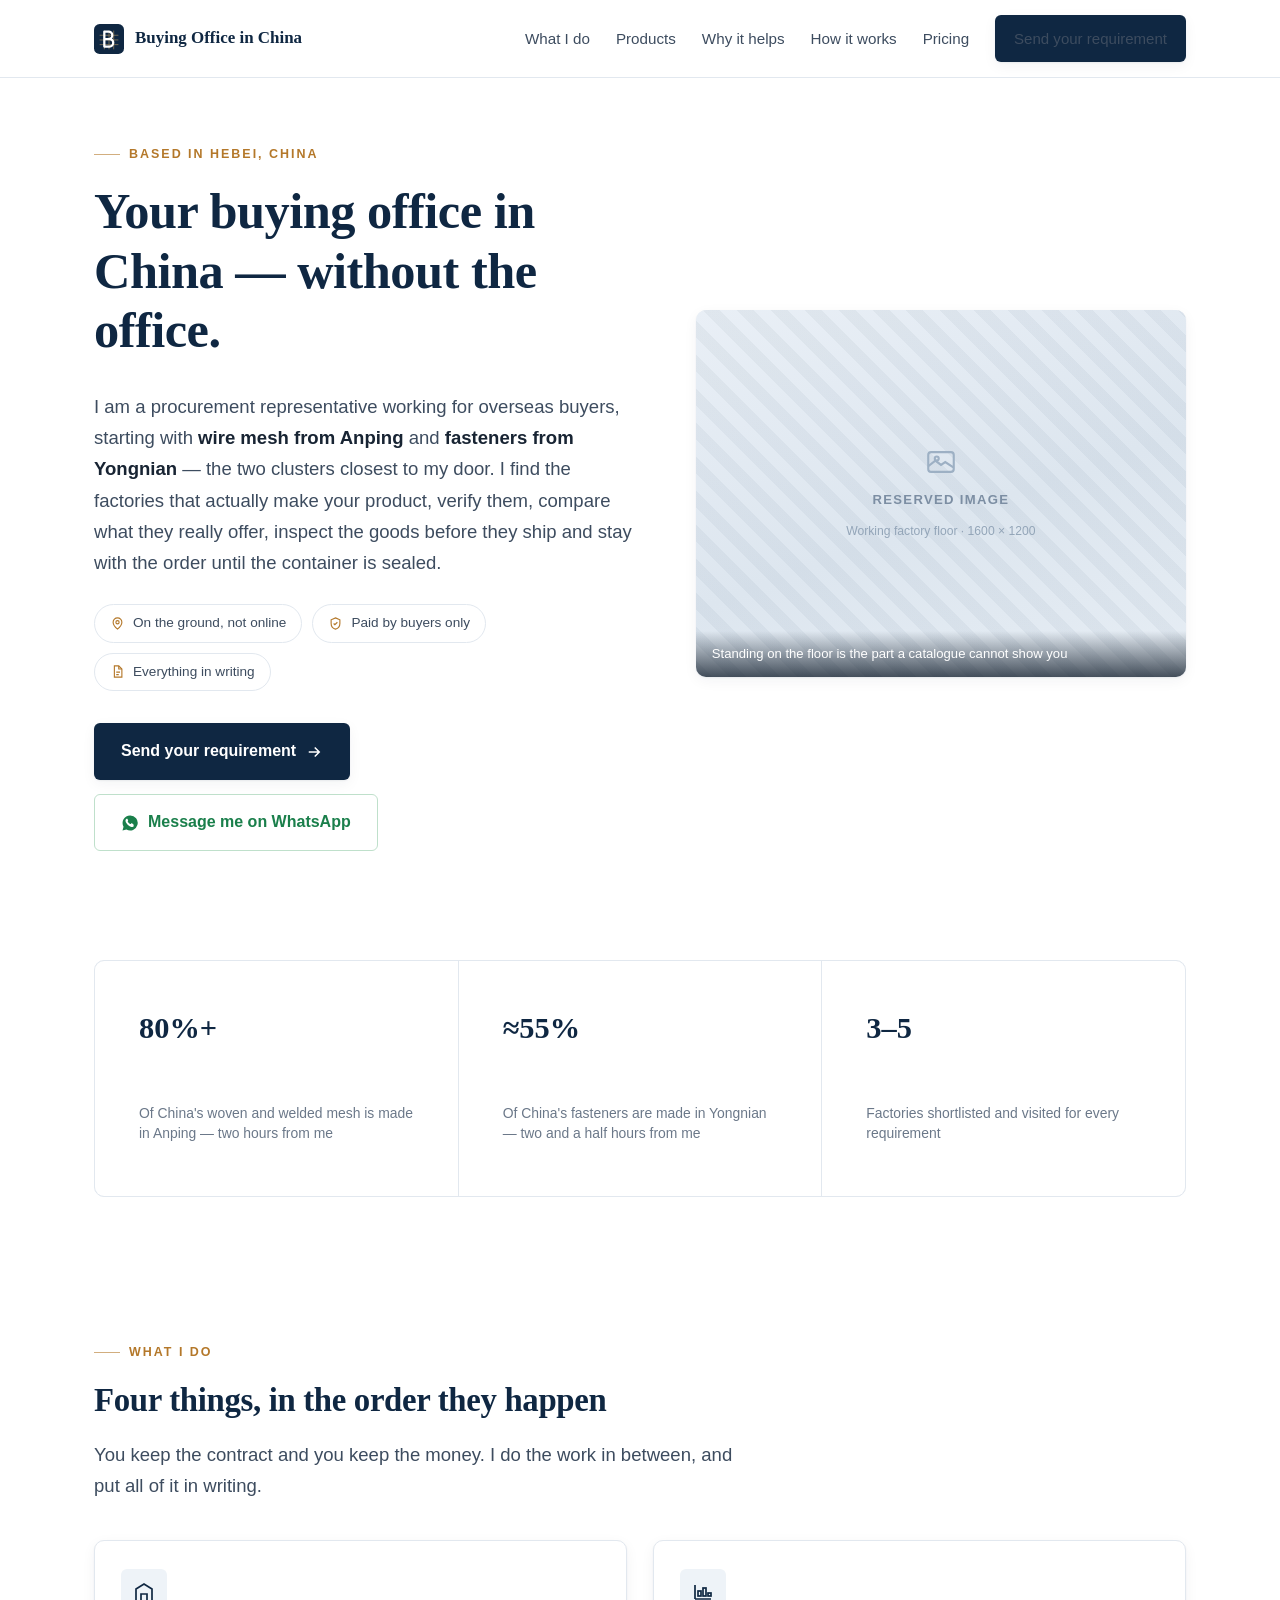
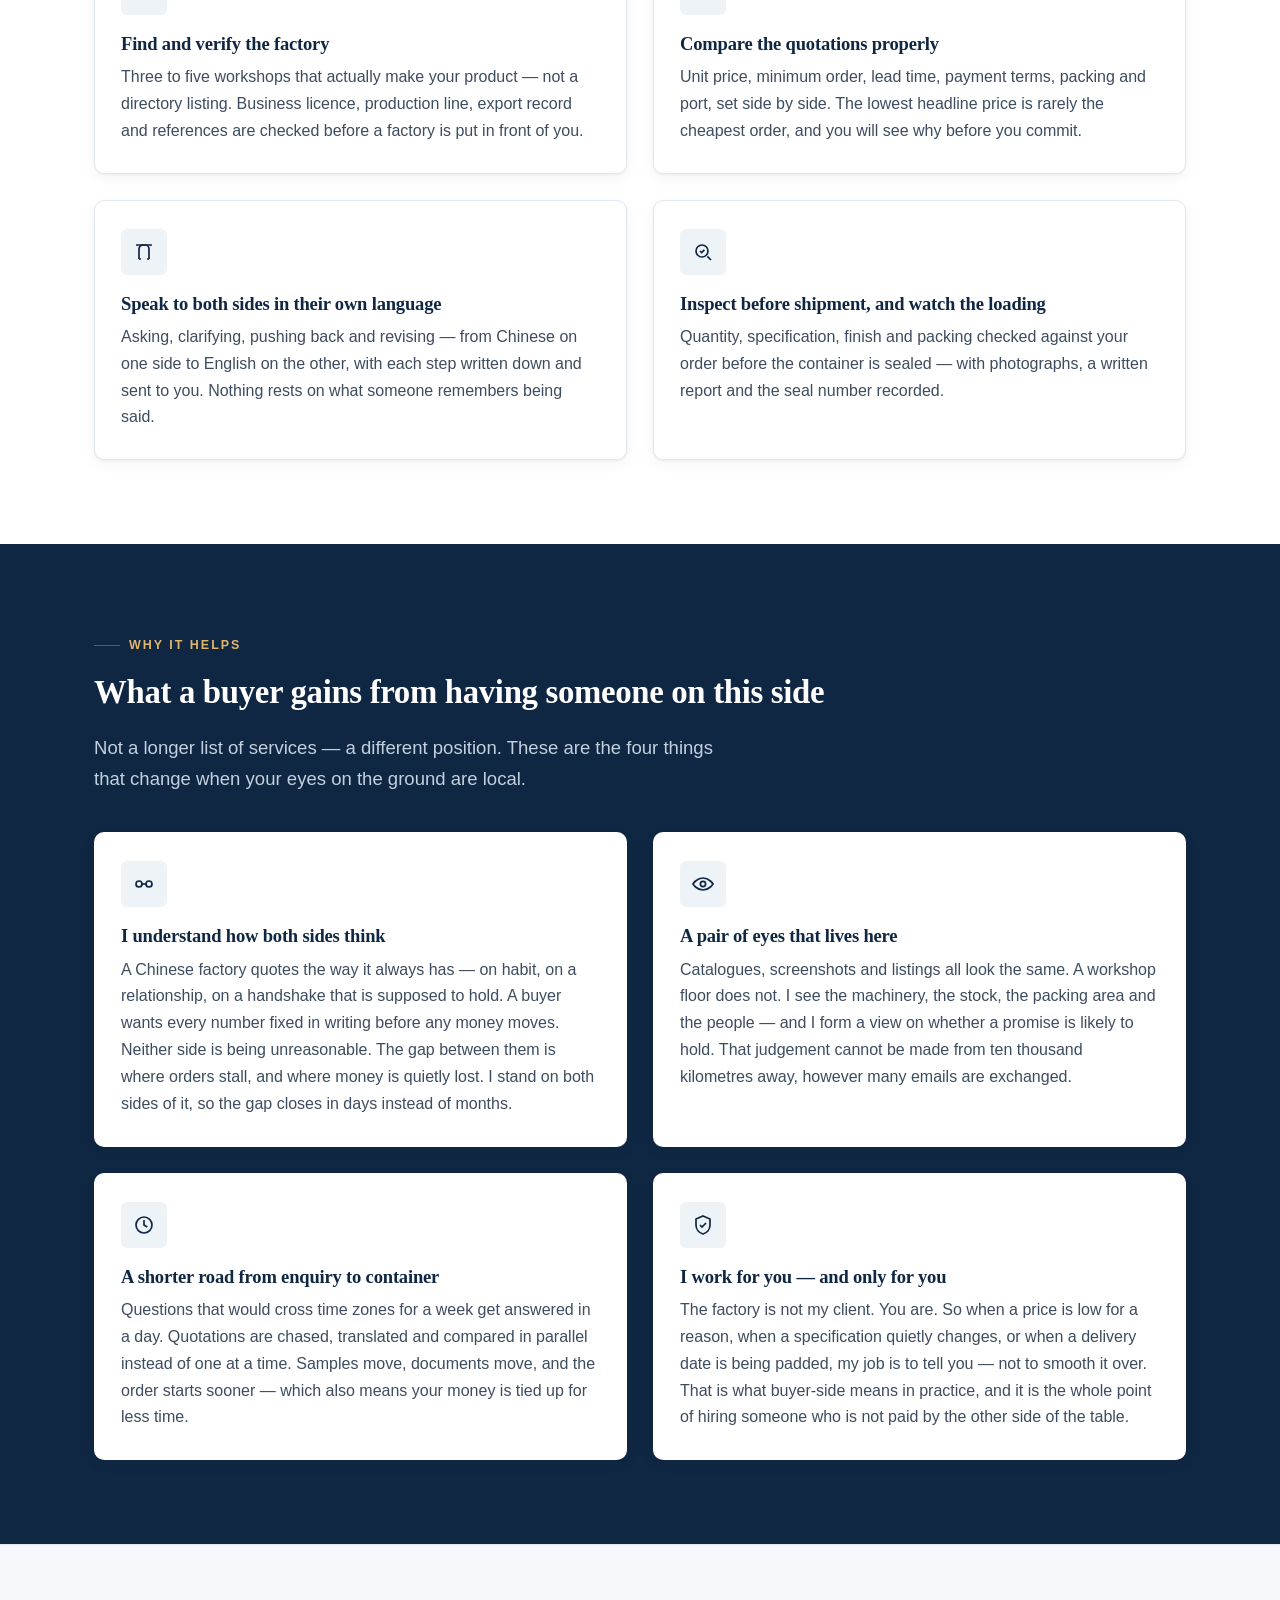
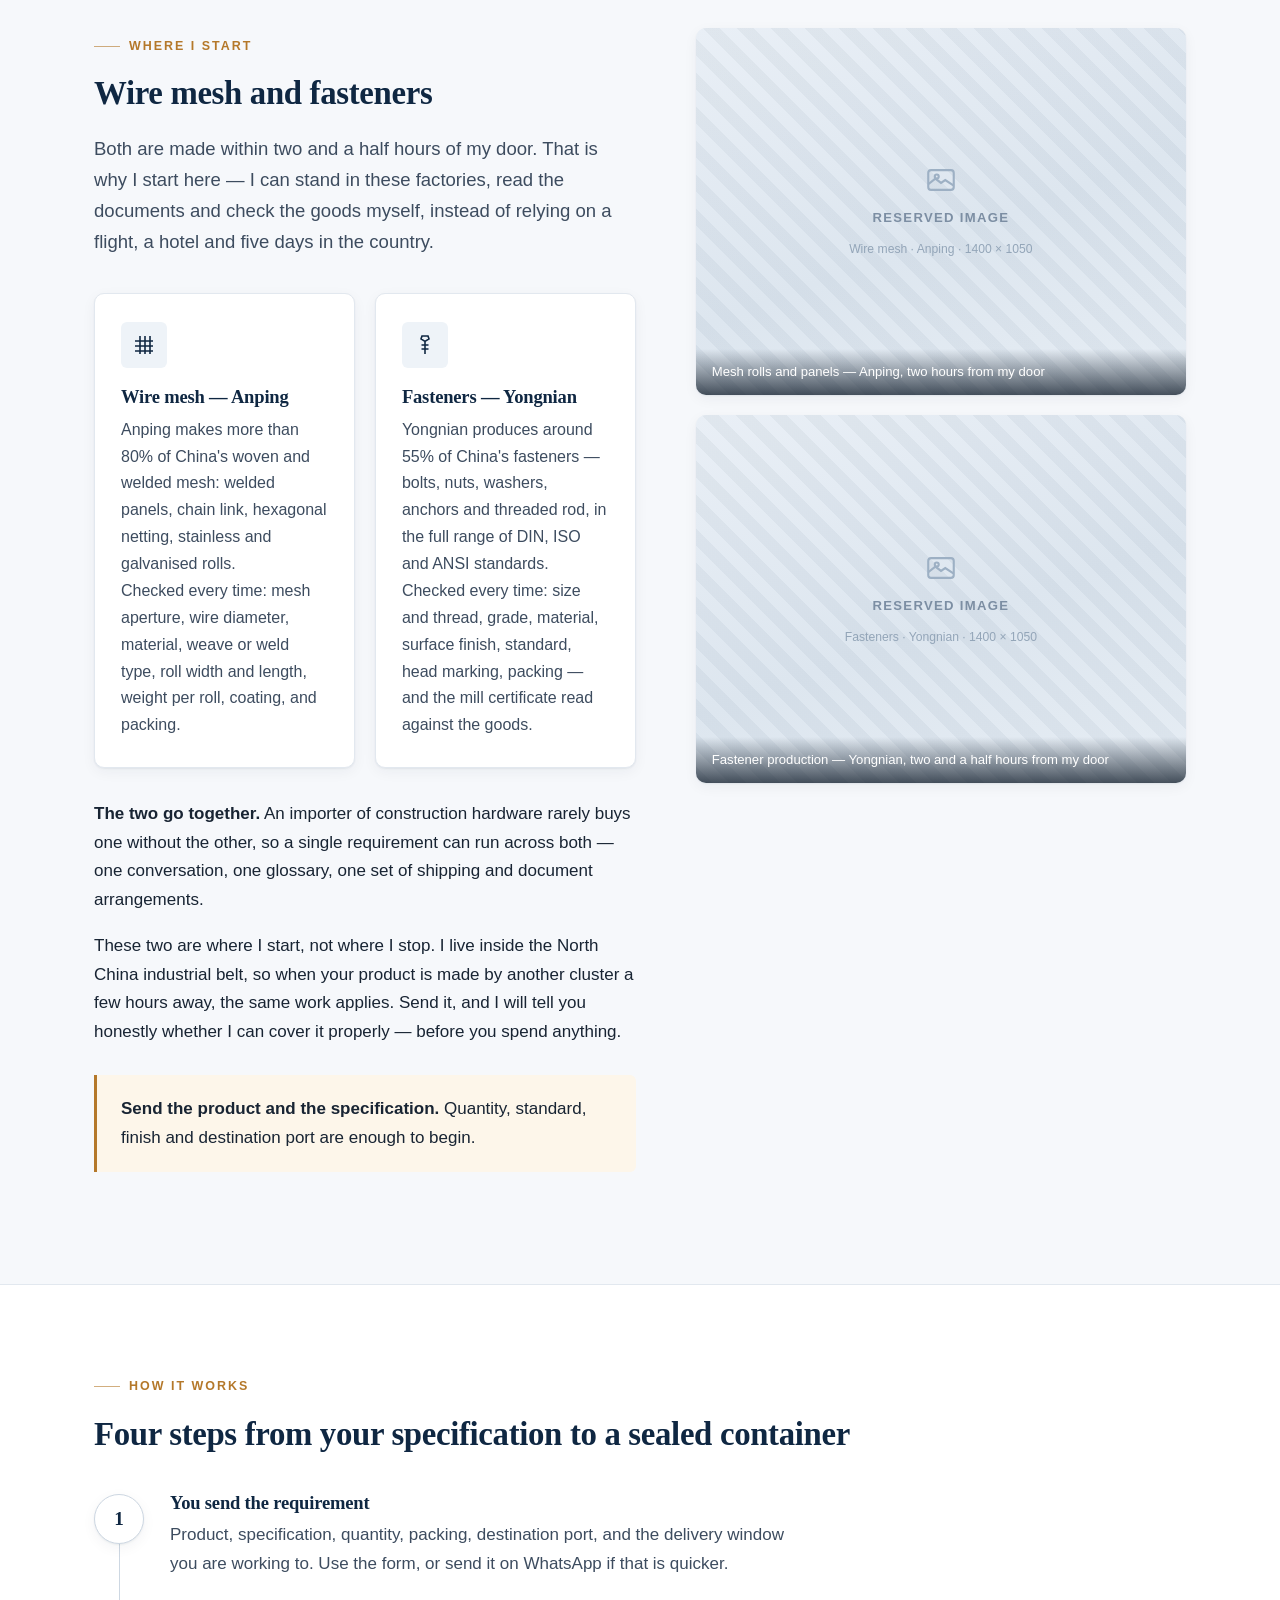
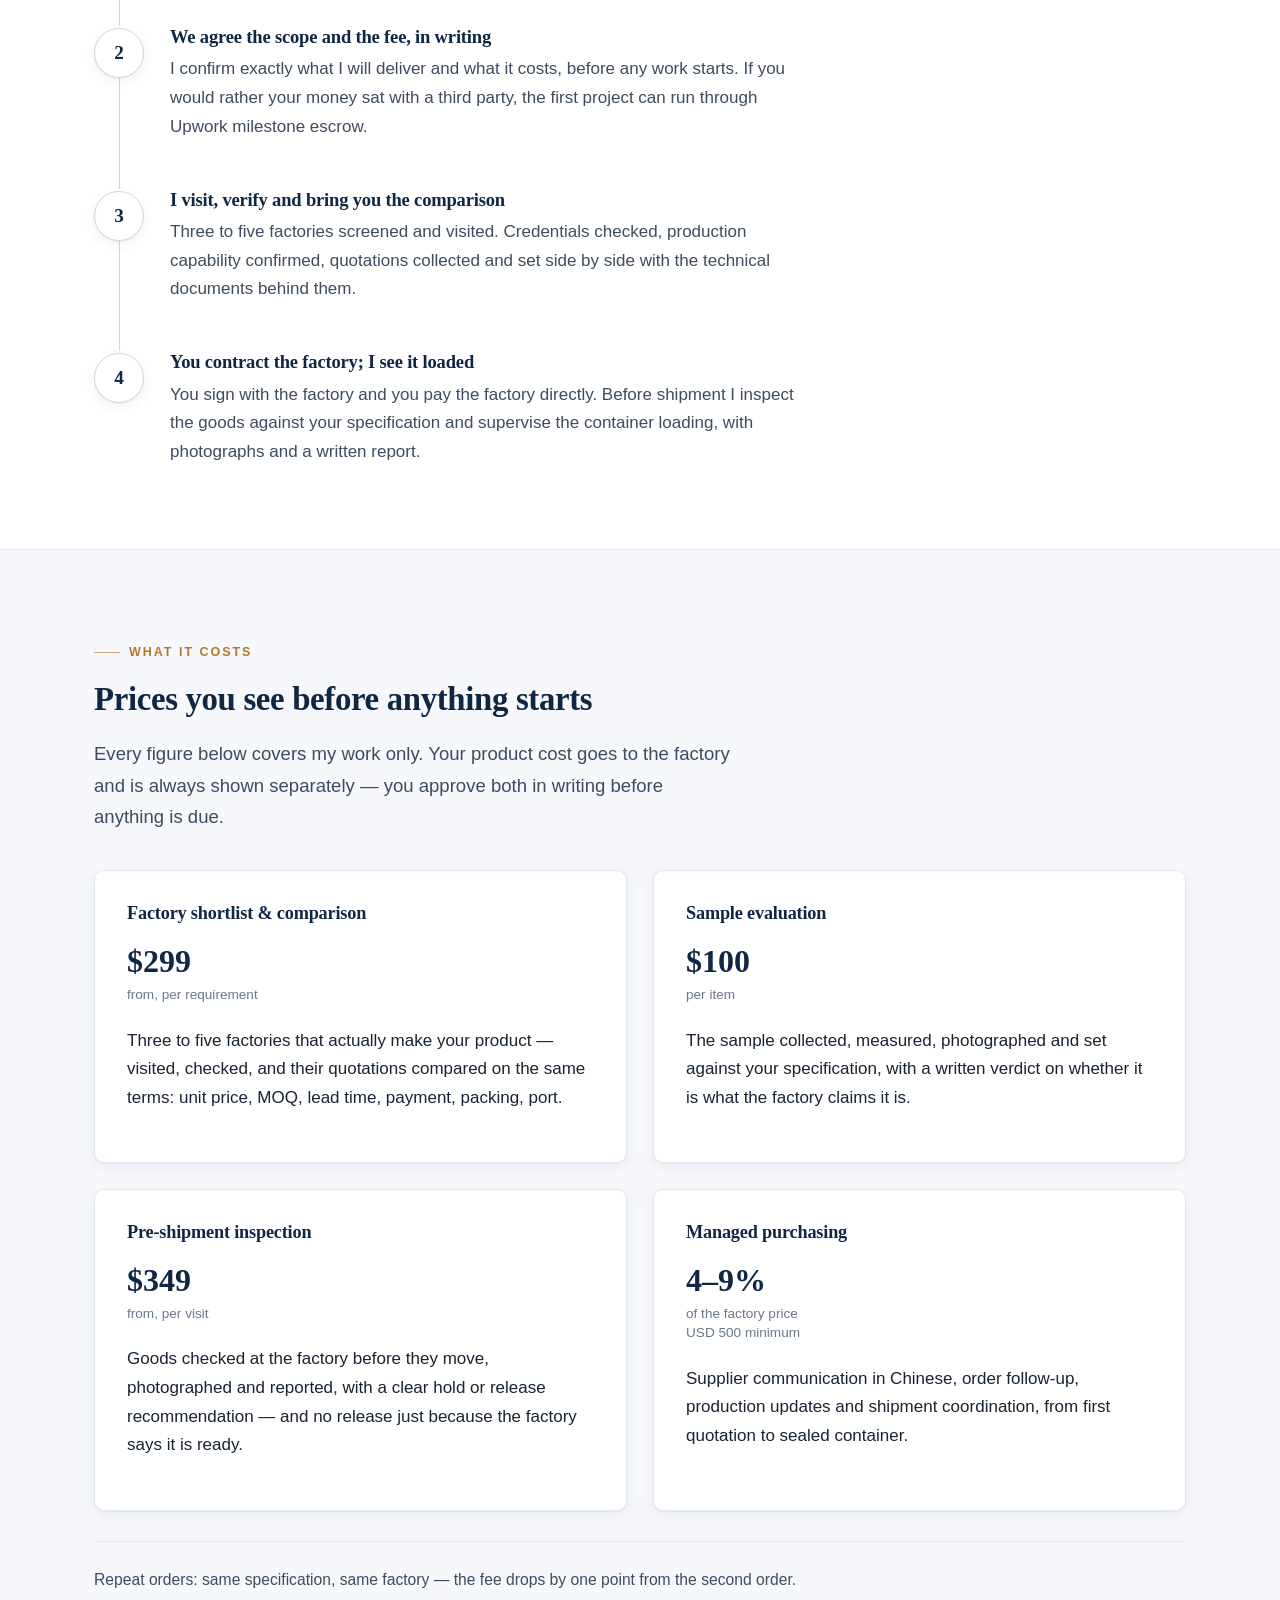
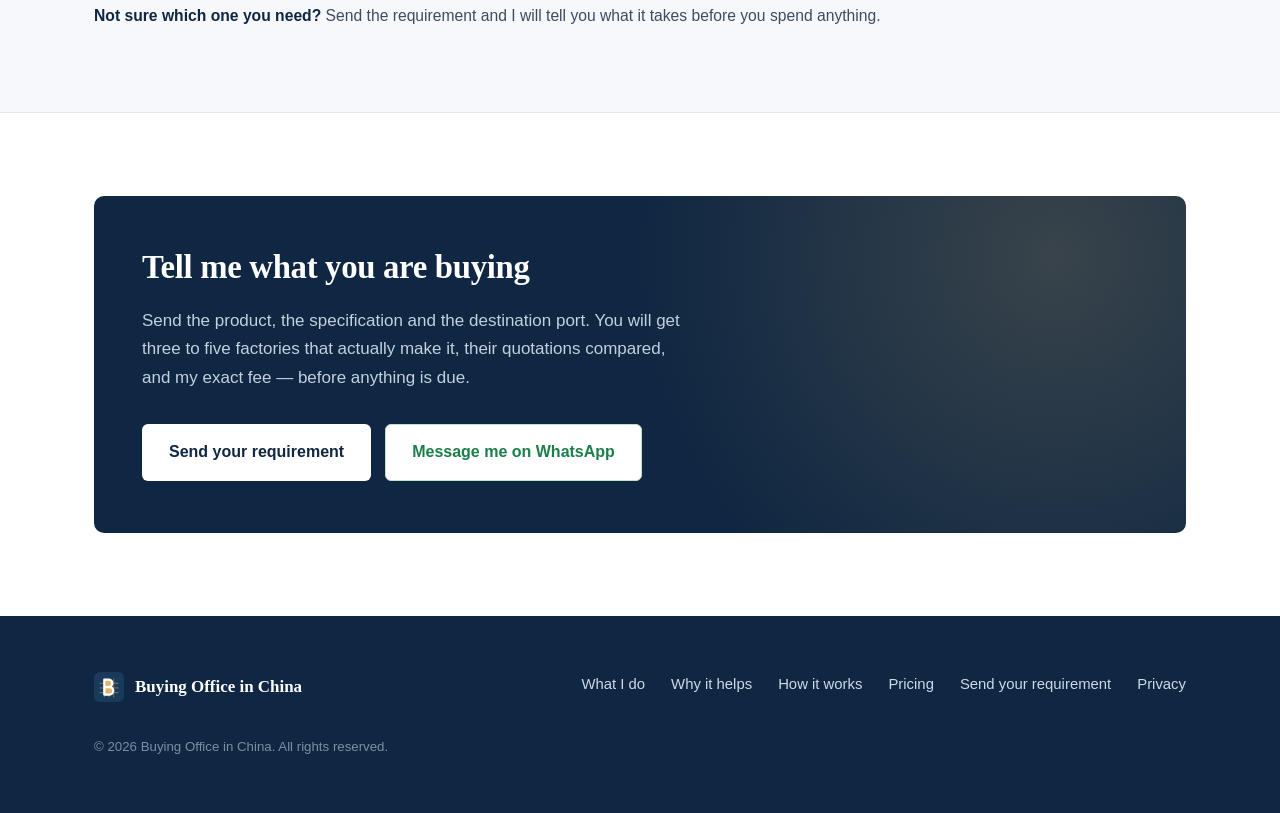
==== index.html @ cf98d0d0 "Initial commit: Buying Office in China site (buyingofficeinchina.com)" ====
<!DOCTYPE html>
<html lang="en">
<head>
<meta charset="utf-8">
<meta name="viewport" content="width=device-width, initial-scale=1">
<title>Buying Office in China | Wire Mesh &amp; Fastener Sourcing Agent</title>
<meta name="description" content="Buyer-side procurement based in Hebei, China. Wire mesh from Anping and fasteners from Yongnian: factories verified, quotations compared, goods inspected before shipment and container loading supervised.">
<link rel="canonical" href="https://buyingofficeinchina.com/">
<meta property="og:type" content="website">
<meta property="og:title" content="Wire mesh &amp; fasteners from China — your buying office in Hebei">
<meta property="og:description" content="Buyer-side procurement on the ground in Hebei, China: wire mesh and fastener factories verified, quotations compared, pre-shipment inspection and container loading supervision.">
<meta property="og:url" content="https://buyingofficeinchina.com/">
<link rel="icon" href="data:image/svg+xml,%3Csvg xmlns='http://www.w3.org/2000/svg' viewBox='0 0 32 32'%3E%3Crect width='32' height='32' rx='6' fill='%230f2742'/%3E%3Cpath d='M11 8v16M11 8h4.5a4 4 0 010 8H11h5.5a4 4 0 010 8h-5.5' fill='none' stroke='%23fff' stroke-width='2.4' stroke-linecap='round' stroke-linejoin='round'/%3E%3C/svg%3E">
<link rel="stylesheet" href="assets/style.css">
<script>document.documentElement.classList.add('js');</script>
<script type="application/ld+json">
{"@context":"https://schema.org","@type":"ProfessionalService",
"name":"Buying Office in China",
"description":"Independent buyer-side procurement representation based in Hebei, China, for overseas buyers sourcing from the North China industrial clusters.",
"knowsAbout":["Wire mesh sourcing","Fasteners and hardware sourcing","Supplier verification","Pre-shipment inspection"],
"areaServed":"Worldwide","address":{"@type":"PostalAddress","addressRegion":"Hebei","addressCountry":"CN"}}
</script>
</head>
<body>

<header class="hdr">
  <div class="bar">
    <a class="brand" href="index.html">
      <svg class="mark" viewBox="0 0 32 32" aria-hidden="true">
        <rect width="32" height="32" rx="6" fill="#0f2742"/>
        <g stroke="#e0b56c" stroke-width="1" opacity=".5"><path d="M6 12h20M6 17h20M6 22h20M11 7v20M16 7v20M21 7v20"/></g>
        <path d="M11 8v16M11 8h4.5a4 4 0 010 8H11h5.5a4 4 0 010 8h-5.5" fill="none" stroke="#fff" stroke-width="2.4" stroke-linecap="round" stroke-linejoin="round"/>
      </svg>
      <span data-site="brand">Buying Office in China</span>
    </a>
    <button class="burger" aria-label="Menu" aria-expanded="false"><i></i><i></i><i></i></button>
    <nav class="nav">
      <a href="#work">What I do</a>
      <a href="#products">Products</a>
      <a href="#why">Why it helps</a>
      <a href="#process">How it works</a>
      <a href="#fees">Pricing</a>
      <a class="btn btn-primary" href="inquiry.html">Send your requirement</a>
    </nav>
  </div>
</header>

<main>

  <!-- ================= HERO ================= -->
  <section class="tight" style="padding-top:3.6rem">
    <div class="wrap split">
      <div>
        <p class="eyebrow">Based in Hebei, China</p>
        <h1>Your buying office in China — without the office.</h1>
        <p class="lede">I am a procurement representative working for overseas buyers, starting with <strong>wire mesh from Anping</strong> and <strong>fasteners from Yongnian</strong> — the two clusters closest to my door. I find the factories that actually make your product, verify them, compare what they really offer, inspect the goods before they ship and stay with the order until the container is sealed.</p>
        <div class="chips">
          <span class="chip"><svg viewBox="0 0 24 24" fill="none" stroke="currentColor" stroke-width="1.8"><path d="M12 21s7-5.7 7-11a7 7 0 1 0-14 0c0 5.3 7 11 7 11z"/><circle cx="12" cy="10" r="2.6"/></svg>On the ground, not online</span>
          <span class="chip"><svg viewBox="0 0 24 24" fill="none" stroke="currentColor" stroke-width="1.8"><path d="M12 3l7 3v6c0 4.4-3 8-7 9-4-1-7-4.6-7-9V6l7-3z"/><path d="M9 12l2 2 4-4"/></svg>Paid by buyers only</span>
          <span class="chip"><svg viewBox="0 0 24 24" fill="none" stroke="currentColor" stroke-width="1.8"><path d="M7 3h7l5 5v13H7z"/><path d="M14 3v5h5"/><path d="M10 13h6M10 17h4"/></svg>Everything in writing</span>
        </div>
        <div class="btn-row">
          <a class="btn btn-primary" href="inquiry.html">Send your requirement
            <svg viewBox="0 0 24 24" fill="none" stroke="currentColor" stroke-width="2"><path d="M5 12h13M13 6l6 6-6 6"/></svg>
          </a>
          <a class="btn btn-wa" href="#" data-site="whatsapp">
            <svg viewBox="0 0 24 24" fill="currentColor"><path d="M12 2a10 10 0 0 0-8.6 15L2 22l5.2-1.4A10 10 0 1 0 12 2zm5.3 14.1c-.2.6-1.3 1.2-1.8 1.2-.5.1-1 .1-1.7-.1-.4-.1-1-.3-1.7-.6-2.9-1.3-4.8-4.3-4.9-4.5-.2-.2-1.2-1.6-1.2-3s.7-2.1 1-2.4c.2-.3.5-.4.7-.4h.5c.2 0 .4 0 .5.4l.8 1.9c.1.2.1.4 0 .5l-.4.5c-.1.2-.3.3-.1.6.1.3.6 1.1 1.4 1.8 1 .9 1.8 1.2 2 1.3.3.1.4.1.6-.1l.7-.8c.2-.2.4-.2.6-.1l1.8.9c.2.1.4.2.4.3.1.2.1.6-.1 1.1z"/></svg>
            Message me on WhatsApp
          </a>
        </div>
      </div>

      <figure class="media r-4x3" data-img="images/hero-factory.jpg" data-alt="A factory floor in North China">
        <div class="ph">
          <svg viewBox="0 0 24 24" fill="none" stroke="currentColor" stroke-width="1.5"><rect x="3" y="5" width="18" height="14" rx="2"/><path d="M3 15l5-4 4 3 3-2 6 4"/><circle cx="9" cy="9.5" r="1.4"/></svg>
          <span class="lbl">Reserved image</span>
          <span class="dim">Working factory floor · 1600 × 1200</span>
        </div>
        <figcaption>Standing on the floor is the part a catalogue cannot show you</figcaption>
      </figure>
    </div>
  </section>

  <!-- ================= STATS ================= -->
  <section class="tight rv">
    <div class="wrap">
      <div class="stats">
        <div><div class="n">80%+</div><div class="l">Of China's woven and welded mesh is made in Anping — two hours from me</div></div>
        <div><div class="n">≈55%</div><div class="l">Of China's fasteners are made in Yongnian — two and a half hours from me</div></div>
        <div><div class="n">3–5</div><div class="l">Factories shortlisted and visited for every requirement</div></div>
      </div>
    </div>
  </section>

  <!-- ================= WHAT I DO ================= -->
  <section id="work" class="anchor">
    <div class="wrap">
      <div class="rv">
        <p class="eyebrow">What I do</p>
        <h2>Four things, in the order they happen</h2>
        <p class="lede">You keep the contract and you keep the money. I do the work in between, and put all of it in writing.</p>
      </div>
      <div class="g2 rv" style="margin-top:2.4rem">
        <div class="card">
          <div class="ico"><svg viewBox="0 0 24 24" fill="none" stroke="currentColor" stroke-width="1.7"><path d="M4 20V9l8-5 8 5v11"/><path d="M9 20v-6h6v6"/></svg></div>
          <h3>Find and verify the factory</h3>
          <p>Three to five workshops that actually make your product — not a directory listing. Business licence, production line, export record and references are checked before a factory is put in front of you.</p>
        </div>
        <div class="card">
          <div class="ico"><svg viewBox="0 0 24 24" fill="none" stroke="currentColor" stroke-width="1.7"><path d="M4 19V5M4 19h16"/><rect x="7" y="11" width="3" height="5"/><rect x="12" y="8" width="3" height="8"/><rect x="17" y="13" width="3" height="3"/></svg></div>
          <h3>Compare the quotations properly</h3>
          <p>Unit price, minimum order, lead time, payment terms, packing and port, set side by side. The lowest headline price is rarely the cheapest order, and you will see why before you commit.</p>
        </div>
        <div class="card">
          <div class="ico"><svg viewBox="0 0 24 24" fill="none" stroke="currentColor" stroke-width="1.7"><path d="M4 5h9a4 4 0 0 1 4 4v10"/><path d="M20 5h-9a4 4 0 0 0-4 4v10"/><path d="M7 19h2M17 19h-2"/></svg></div>
          <h3>Speak to both sides in their own language</h3>
          <p>Asking, clarifying, pushing back and revising — from Chinese on one side to English on the other, with each step written down and sent to you. Nothing rests on what someone remembers being said.</p>
        </div>
        <div class="card">
          <div class="ico"><svg viewBox="0 0 24 24" fill="none" stroke="currentColor" stroke-width="1.7"><circle cx="11" cy="11" r="6"/><path d="M20 20l-3.6-3.6"/><path d="M9 11l1.6 1.6L13.4 9.8"/></svg></div>
          <h3>Inspect before shipment, and watch the loading</h3>
          <p>Quantity, specification, finish and packing checked against your order before the container is sealed — with photographs, a written report and the seal number recorded.</p>
        </div>
      </div>
    </div>
  </section>

  <!-- ================= WHY IT HELPS ================= -->
  <section id="why" class="dark anchor">
    <div class="wrap">
      <div class="rv">
        <p class="eyebrow">Why it helps</p>
        <h2>What a buyer gains from having someone on this side</h2>
        <p class="lede">Not a longer list of services — a different position. These are the four things that change when your eyes on the ground are local.</p>
      </div>
      <div class="g2 rv" style="margin-top:2.4rem">
        <div class="card">
          <div class="ico"><svg viewBox="0 0 24 24" fill="none" stroke="currentColor" stroke-width="1.7"><circle cx="7" cy="12" r="3"/><circle cx="17" cy="12" r="3"/><path d="M10 12h4"/></svg></div>
          <h3>I understand how both sides think</h3>
          <p>A Chinese factory quotes the way it always has — on habit, on a relationship, on a handshake that is supposed to hold. A buyer wants every number fixed in writing before any money moves. Neither side is being unreasonable. The gap between them is where orders stall, and where money is quietly lost. I stand on both sides of it, so the gap closes in days instead of months.</p>
        </div>
        <div class="card">
          <div class="ico"><svg viewBox="0 0 24 24" fill="none" stroke="currentColor" stroke-width="1.7"><path d="M2 12s3.6-6 10-6 10 6 10 6-3.6 6-10 6S2 12 2 12z"/><circle cx="12" cy="12" r="2.6"/></svg></div>
          <h3>A pair of eyes that lives here</h3>
          <p>Catalogues, screenshots and listings all look the same. A workshop floor does not. I see the machinery, the stock, the packing area and the people — and I form a view on whether a promise is likely to hold. That judgement cannot be made from ten thousand kilometres away, however many emails are exchanged.</p>
        </div>
        <div class="card">
          <div class="ico"><svg viewBox="0 0 24 24" fill="none" stroke="currentColor" stroke-width="1.7"><circle cx="12" cy="12" r="8"/><path d="M12 7v5l3.2 2"/></svg></div>
          <h3>A shorter road from enquiry to container</h3>
          <p>Questions that would cross time zones for a week get answered in a day. Quotations are chased, translated and compared in parallel instead of one at a time. Samples move, documents move, and the order starts sooner — which also means your money is tied up for less time.</p>
        </div>
        <div class="card">
          <div class="ico"><svg viewBox="0 0 24 24" fill="none" stroke="currentColor" stroke-width="1.7"><path d="M12 3l7 3v6c0 4.4-3 8-7 9-4-1-7-4.6-7-9V6l7-3z"/><path d="M9 12l2 2 4-4"/></svg></div>
          <h3>I work for you — and only for you</h3>
          <p>The factory is not my client. You are. So when a price is low for a reason, when a specification quietly changes, or when a delivery date is being padded, my job is to tell you — not to smooth it over. That is what buyer-side means in practice, and it is the whole point of hiring someone who is not paid by the other side of the table.</p>
        </div>
      </div>
    </div>
  </section>

  <!-- ================= PRODUCTS ================= -->
  <section id="products" class="soft anchor">
    <div class="wrap split" style="align-items:start">
      <div class="rv">
        <p class="eyebrow">Where I start</p>
        <h2>Wire mesh and fasteners</h2>
        <p class="lede">Both are made within two and a half hours of my door. That is why I start here — I can stand in these factories, read the documents and check the goods myself, instead of relying on a flight, a hotel and five days in the country.</p>

        <div class="g2" style="margin-top:2.2rem;gap:20px">
          <div class="card">
            <div class="ico"><svg viewBox="0 0 24 24" fill="none" stroke="currentColor" stroke-width="1.6"><path d="M3 8h18M3 13h18M3 18h18M8 3v18M13 3v18M18 3v18"/></svg></div>
            <h3>Wire mesh — Anping</h3>
            <p>Anping makes more than 80% of China's woven and welded mesh: welded panels, chain link, hexagonal netting, stainless and galvanised rolls.</p>
            <p class="small muted" style="margin-bottom:0">Checked every time: mesh aperture, wire diameter, material, weave or weld type, roll width and length, weight per roll, coating, and packing.</p>
          </div>
          <div class="card">
            <div class="ico"><svg viewBox="0 0 24 24" fill="none" stroke="currentColor" stroke-width="1.6"><path d="M9 3h6l1 3-4 2.4L8 6z"/><path d="M12 8.4V21"/><path d="M8.5 12h7M8.5 16h7"/></svg></div>
            <h3>Fasteners — Yongnian</h3>
            <p>Yongnian produces around 55% of China's fasteners — bolts, nuts, washers, anchors and threaded rod, in the full range of DIN, ISO and ANSI standards.</p>
            <p class="small muted" style="margin-bottom:0">Checked every time: size and thread, grade, material, surface finish, standard, head marking, packing — and the mill certificate read against the goods.</p>
          </div>
        </div>

        <p style="margin-top:2rem"><strong>The two go together.</strong> An importer of construction hardware rarely buys one without the other, so a single requirement can run across both — one conversation, one glossary, one set of shipping and document arrangements.</p>

        <p>These two are where I start, not where I stop. I live inside the North China industrial belt, so when your product is made by another cluster a few hours away, the same work applies. Send it, and I will tell you honestly whether I can cover it properly — before you spend anything.</p>

        <div class="callout">
          <strong>Send the product and the specification.</strong> Quantity, standard, finish and destination port are enough to begin.
        </div>
      </div>

      <div class="rv" style="display:grid;gap:20px">
        <figure class="media r-4x3" data-img="images/wire-mesh.jpg" data-alt="Wire mesh production in Anping, Hebei">
          <div class="ph">
            <svg viewBox="0 0 24 24" fill="none" stroke="currentColor" stroke-width="1.5"><rect x="3" y="5" width="18" height="14" rx="2"/><path d="M3 15l5-4 4 3 3-2 6 4"/><circle cx="9" cy="9.5" r="1.4"/></svg>
            <span class="lbl">Reserved image</span>
            <span class="dim">Wire mesh · Anping · 1400 × 1050</span>
          </div>
          <figcaption>Mesh rolls and panels — Anping, two hours from my door</figcaption>
        </figure>

        <figure class="media r-4x3" data-img="images/fasteners.jpg" data-alt="Fastener production in Yongnian, Hebei">
          <div class="ph">
            <svg viewBox="0 0 24 24" fill="none" stroke="currentColor" stroke-width="1.5"><rect x="3" y="5" width="18" height="14" rx="2"/><path d="M3 15l5-4 4 3 3-2 6 4"/><circle cx="9" cy="9.5" r="1.4"/></svg>
            <span class="lbl">Reserved image</span>
            <span class="dim">Fasteners · Yongnian · 1400 × 1050</span>
          </div>
          <figcaption>Fastener production — Yongnian, two and a half hours from my door</figcaption>
        </figure>
      </div>
    </div>
  </section>

  <!-- ================= HOW IT WORKS ================= -->
  <section id="process" class="anchor">
    <div class="wrap">
      <div class="rv">
        <p class="eyebrow">How it works</p>
        <h2>Four steps from your specification to a sealed container</h2>
      </div>
      <ol class="steps rv">
        <li>
          <span class="dot">1</span>
          <h3>You send the requirement</h3>
          <p>Product, specification, quantity, packing, destination port, and the delivery window you are working to. Use the form, or send it on WhatsApp if that is quicker.</p>
        </li>
        <li>
          <span class="dot">2</span>
          <h3>We agree the scope and the fee, in writing</h3>
          <p>I confirm exactly what I will deliver and what it costs, before any work starts. If you would rather your money sat with a third party, the first project can run through Upwork milestone escrow.</p>
        </li>
        <li>
          <span class="dot">3</span>
          <h3>I visit, verify and bring you the comparison</h3>
          <p>Three to five factories screened and visited. Credentials checked, production capability confirmed, quotations collected and set side by side with the technical documents behind them.</p>
        </li>
        <li>
          <span class="dot">4</span>
          <h3>You contract the factory; I see it loaded</h3>
          <p>You sign with the factory and you pay the factory directly. Before shipment I inspect the goods against your specification and supervise the container loading, with photographs and a written report.</p>
        </li>
      </ol>
    </div>
  </section>

  <!-- ================= PRICING ================= -->
  <section id="fees" class="soft anchor">
    <div class="wrap">
      <div class="rv">
        <p class="eyebrow">What it costs</p>
        <h2>Prices you see before anything starts</h2>
        <p class="lede">Every figure below covers my work only. Your product cost goes to the factory and is always shown separately — you approve both in writing before anything is due.</p>
      </div>

      <div class="g2 rv" style="margin-top:2.4rem">
        <div class="price-card">
          <h3>Factory shortlist &amp; comparison</h3>
          <div class="price-figures">
            <div class="f"><span class="n">$299</span><span class="l">from, per requirement</span></div>
          </div>
          <p>Three to five factories that actually make your product — visited, checked, and their quotations compared on the same terms: unit price, MOQ, lead time, payment, packing, port.</p>
        </div>

        <div class="price-card">
          <h3>Sample evaluation</h3>
          <div class="price-figures">
            <div class="f"><span class="n">$100</span><span class="l">per item</span></div>
          </div>
          <p>The sample collected, measured, photographed and set against your specification, with a written verdict on whether it is what the factory claims it is.</p>
        </div>

        <div class="price-card">
          <h3>Pre-shipment inspection</h3>
          <div class="price-figures">
            <div class="f"><span class="n">$349</span><span class="l">from, per visit</span></div>
          </div>
          <p>Goods checked at the factory before they move, photographed and reported, with a clear hold or release recommendation — and no release just because the factory says it is ready.</p>
        </div>

        <div class="price-card">
          <h3>Managed purchasing</h3>
          <div class="price-figures">
            <div class="f"><span class="n">4–9%</span><span class="l">of the factory price<br>USD 500 minimum</span></div>
          </div>
          <p>Supplier communication in Chinese, order follow-up, production updates and shipment coordination, from first quotation to sealed container.</p>
        </div>
      </div>

      <div class="fees-note rv">
        <p>Repeat orders: same specification, same factory — the fee drops by one point from the second order.</p>
        <p><strong>Not sure which one you need?</strong> Send the requirement and I will tell you what it takes before you spend anything.</p>
      </div>
    </div>
  </section>

  <!-- ================= CTA ================= -->
  <section>
    <div class="wrap">
      <div class="ctaband rv">
        <h2>Tell me what you are buying</h2>
        <p>Send the product, the specification and the destination port. You will get three to five factories that actually make it, their quotations compared, and my exact fee — before anything is due.</p>
        <div class="btn-row">
          <a class="btn btn-light" href="inquiry.html">Send your requirement</a>
          <a class="btn btn-wa" href="#" data-site="whatsapp">Message me on WhatsApp</a>
        </div>
      </div>
    </div>
  </section>

</main>

<footer class="ftr">
  <div class="wrap">
    <div class="top">
      <a class="brand" href="index.html">
        <svg class="mark" viewBox="0 0 32 32" aria-hidden="true">
          <rect width="32" height="32" rx="6" fill="#1a3a5c"/>
          <g stroke="#e0b56c" stroke-width="1" opacity=".5"><path d="M6 12h20M6 17h20M6 22h20M11 7v20M16 7v20M21 7v20"/></g>
          <path d="M11 8v16M11 8h4.5a4 4 0 010 8H11h5.5a4 4 0 010 8h-5.5" fill="none" stroke="#fff" stroke-width="2.4" stroke-linecap="round" stroke-linejoin="round"/>
        </svg>
        <span data-site="brand">Buying Office in China</span>
      </a>
      <nav>
        <a href="#work">What I do</a>
        <a href="#why">Why it helps</a>
        <a href="#process">How it works</a>
        <a href="#fees">Pricing</a>
        <a href="inquiry.html">Send your requirement</a>
        <a href="privacy.html">Privacy</a>
      </nav>
    </div>    <p class="copy">© <span data-year>2026</span> <span data-site="brand">Buying Office in China</span>. All rights reserved.</p>
  </div>
</footer>

<script src="assets/config.js"></script>
<script src="assets/site.js"></script>
</body>
</html>
---- assets/style.css ----
/* ============================================================
   North China Metal Sourcing — design system v2
   Zero dependencies. No web fonts, no external requests.
   Icons: inline SVG. Images: optional, auto-loaded from /images.
   ============================================================ */

:root{
  --navy:#0f2742;
  --navy-2:#1a3a5c;
  --navy-3:#27527d;
  --ink:#182433;
  --ink-2:#3d4c5f;
  --muted:#6b7889;
  --line:#e2e8ef;
  --line-2:#cdd7e2;
  --bg:#ffffff;
  --bg-soft:#f6f8fb;
  --bg-tint:#eef3f8;
  --amber:#b4782a;
  --amber-soft:#fdf6ea;
  --green:#1a7f4b;
  --red:#b4232f;

  --serif:Georgia,"Times New Roman","Songti SC",serif;
  --sans:-apple-system,BlinkMacSystemFont,"Segoe UI",Roboto,"Helvetica Neue",Arial,"PingFang SC","Microsoft YaHei",sans-serif;

  --wrap:1140px;
  --r:10px;
  --r-sm:6px;
  --shadow-1:0 1px 2px rgba(15,39,66,.06),0 4px 14px rgba(15,39,66,.05);
  --shadow-2:0 2px 6px rgba(15,39,66,.08),0 18px 40px rgba(15,39,66,.10);
}

*,*::before,*::after{box-sizing:border-box}
html{-webkit-text-size-adjust:100%;scroll-behavior:smooth}
body{
  margin:0;background:var(--bg);color:var(--ink);
  font-family:var(--sans);font-size:17px;line-height:1.68;
  -webkit-font-smoothing:antialiased;text-rendering:optimizeLegibility;
}
img{max-width:100%;display:block}
a{color:var(--navy-3);text-decoration:none}
a:hover{color:var(--navy)}
strong{color:var(--ink);font-weight:650}
hr{border:0;border-top:1px solid var(--line);margin:3rem 0}

h1,h2,h3,h4{font-family:var(--serif);color:var(--navy);line-height:1.18;margin:0 0 .6em;font-weight:700;letter-spacing:-.01em}
h1{font-size:clamp(2.05rem,4.2vw,3.15rem)}
h2{font-size:clamp(1.5rem,2.6vw,2.05rem);margin-top:0}
h3{font-size:1.16rem}
p{margin:0 0 1.05em}
.lede{font-size:1.16rem;color:var(--ink-2);max-width:62ch}
.muted{color:var(--muted)}
.small{font-size:.9rem}
.center{text-align:center}
.mw-60{max-width:62ch}
.mw-46{max-width:46ch}

/* ---------- layout ---------- */
.wrap{max-width:var(--wrap);margin:0 auto;padding:0 24px}
.wrap-narrow{max-width:820px;margin:0 auto;padding:0 24px}
section{padding:5.2rem 0}
section.tight{padding:3.4rem 0}
section.soft{background:var(--bg-soft);border-top:1px solid var(--line);border-bottom:1px solid var(--line)}
section.tint{background:var(--bg-tint)}
section.dark{background:var(--navy);color:#e8eef5}
section.dark h1,section.dark h2,section.dark h3{color:#fff}
section.dark .lede,section.dark p{color:#c3d0de}
@media(max-width:760px){section{padding:3.4rem 0}section.tight{padding:2.4rem 0}}

.split{display:grid;grid-template-columns:1.05fr .95fr;gap:60px;align-items:center}
.split.reverse>*:first-child{order:2}
@media(max-width:900px){.split{grid-template-columns:1fr;gap:34px}.split.reverse>*:first-child{order:0}}

.g2{display:grid;grid-template-columns:repeat(2,1fr);gap:26px}
.g3{display:grid;grid-template-columns:repeat(3,1fr);gap:26px}
.g4{display:grid;grid-template-columns:repeat(4,1fr);gap:22px}
@media(max-width:980px){.g3,.g4{grid-template-columns:repeat(2,1fr)}}
@media(max-width:680px){.g2,.g3,.g4{grid-template-columns:1fr}}

/* ---------- header ---------- */
.hdr{position:sticky;top:0;z-index:60;background:rgba(255,255,255,.88);backdrop-filter:blur(12px);border-bottom:1px solid var(--line)}
.hdr .bar{max-width:var(--wrap);margin:0 auto;padding:15px 24px;display:flex;align-items:center;justify-content:space-between;gap:20px}
.brand{display:flex;align-items:center;gap:11px;font-family:var(--serif);font-weight:700;font-size:1.06rem;color:var(--navy);white-space:nowrap}
.brand:hover{color:var(--navy)}
.brand .mark{width:30px;height:30px;flex:0 0 30px}
.nav{display:flex;align-items:center;gap:26px}
.nav a{color:var(--ink-2);font-size:.95rem;font-weight:500}
.nav a:hover{color:var(--navy)}
.nav a.active{color:var(--navy);font-weight:650}
.nav .btn{padding:10px 18px;font-size:.94rem}
.burger{display:none;width:42px;height:38px;border:1px solid var(--line-2);background:#fff;border-radius:var(--r-sm);cursor:pointer;padding:10px 10px}
.burger i{display:block;height:2px;background:var(--navy);border-radius:2px}
.burger i+i{margin-top:4px}
@media(max-width:900px){
  .nav{position:absolute;left:0;right:0;top:100%;background:#fff;border-bottom:1px solid var(--line);
       flex-direction:column;align-items:stretch;gap:0;padding:8px 24px 20px;box-shadow:var(--shadow-1);display:none}
  .nav.open{display:flex}
  .nav a{padding:13px 0;border-bottom:1px solid var(--line);font-size:1rem}
  .nav .btn{margin-top:16px;text-align:center;border-bottom:0}
  .burger{display:block}
}

/* ---------- buttons ---------- */
.btn{display:inline-flex;align-items:center;gap:9px;padding:14px 26px;border-radius:var(--r-sm);
     font-weight:600;font-size:1rem;font-family:var(--sans);border:1px solid transparent;cursor:pointer;
     transition:transform .16s ease,box-shadow .16s ease,background .16s ease,color .16s ease;white-space:nowrap}
.btn:hover{transform:translateY(-1px)}
.btn-primary{background:var(--navy);color:#fff;box-shadow:var(--shadow-1)}
.btn-primary:hover{background:var(--navy-2);color:#fff;box-shadow:var(--shadow-2)}
.btn-outline{background:#fff;color:var(--navy);border-color:var(--line-2)}
.btn-outline:hover{background:var(--bg-soft);color:var(--navy);border-color:var(--navy-3)}
.btn-wa{background:#fff;color:var(--green);border-color:#bfe0cb}
.btn-wa:hover{background:#f1faf4;color:var(--green);border-color:#8fcba6}
.btn-light{background:#fff;color:var(--navy)}
.btn-light:hover{background:#eaf1f8;color:var(--navy)}
.btn svg{width:18px;height:18px;flex:0 0 18px}
.btn-row{display:flex;flex-wrap:wrap;gap:14px;margin-top:2rem}

/* ---------- eyebrow / kicker ---------- */
.eyebrow{display:inline-flex;align-items:center;gap:9px;font-size:.78rem;font-weight:700;letter-spacing:.16em;
         text-transform:uppercase;color:var(--amber);margin-bottom:1.1rem}
.eyebrow::before{content:"";width:26px;height:1px;background:var(--amber);opacity:.6}
section.dark .eyebrow{color:#e0b56c}

.chip{display:inline-flex;align-items:center;gap:8px;background:#fff;border:1px solid var(--line);
      border-radius:100px;padding:7px 15px;font-size:.85rem;color:var(--ink-2);font-weight:500}
.chip svg{width:15px;height:15px;color:var(--amber)}
.chips{display:flex;flex-wrap:wrap;gap:10px;margin-top:1.6rem}

/* ---------- media slots (reserved image areas) ---------- */
.media{position:relative;margin:0;border-radius:var(--r);overflow:hidden;background:var(--bg-tint);
       box-shadow:var(--shadow-1);aspect-ratio:16/10}
.media.r-4x3{aspect-ratio:4/3}
.media.r-3x4{aspect-ratio:3/4}
.media.r-1x1{aspect-ratio:1/1}
.media.r-21x9{aspect-ratio:21/9}
.media img{width:100%;height:100%;object-fit:cover;display:block}
.media .ph{position:absolute;inset:0;display:flex;flex-direction:column;align-items:center;justify-content:center;gap:10px;
  text-align:center;padding:22px;
  background:
    repeating-linear-gradient(45deg,rgba(15,39,66,.045) 0 12px,rgba(15,39,66,0) 12px 24px),
    linear-gradient(160deg,#e9eff6 0%,#dde6ef 55%,#e6edf4 100%)}
.media .ph svg{width:34px;height:34px;color:#9db0c4}
.media .ph .lbl{font-size:.82rem;letter-spacing:.1em;text-transform:uppercase;color:#7c8ea3;font-weight:700}
.media .ph .dim{font-size:.76rem;color:#93a5b8;font-family:var(--sans)}
.media.has-img .ph{display:none}
.media figcaption{position:absolute;left:0;right:0;bottom:0;padding:12px 16px;font-size:.82rem;color:#fff;
  background:linear-gradient(to top,rgba(8,20,34,.72),rgba(8,20,34,0))}

/* ---------- stat strip ---------- */
.stats{display:grid;grid-template-columns:repeat(3,1fr);gap:1px;background:var(--line);border:1px solid var(--line);
       border-radius:var(--r);overflow:hidden}
.stats div{background:#fff;padding:26px 22px}
.stats .n{font-family:var(--serif);font-size:1.9rem;font-weight:700;color:var(--navy);line-height:1;margin-bottom:8px}
.stats .l{font-size:.87rem;color:var(--muted);line-height:1.45}
@media(max-width:880px){.stats{grid-template-columns:repeat(2,1fr)}}

/* ---------- cards ---------- */
.card{background:#fff;border:1px solid var(--line);border-radius:var(--r);padding:28px 26px;
      box-shadow:var(--shadow-1);transition:transform .18s ease,box-shadow .18s ease,border-color .18s ease;height:100%}
.card:hover{transform:translateY(-3px);box-shadow:var(--shadow-2);border-color:var(--line-2)}
.card h3{margin:18px 0 .5em}
.card p{color:var(--ink-2);font-size:1rem;margin-bottom:0}
.card .ico{width:46px;height:46px;border-radius:var(--r-sm);background:var(--bg-tint);display:flex;align-items:center;justify-content:center}
.card .ico svg{width:24px;height:24px;color:var(--navy)}
.card.plain{box-shadow:none;border:0;padding:0}
.card.plain:hover{transform:none;box-shadow:none}

.icard{background:#fff;border:1px solid var(--line);border-radius:var(--r);overflow:hidden;box-shadow:var(--shadow-1);
       display:flex;flex-direction:column;height:100%}
.icard .media{border-radius:0;box-shadow:none;aspect-ratio:16/10}
.icard .body{padding:24px 24px 28px}
.icard p{color:var(--ink-2);font-size:.99rem;margin-bottom:0}
.icard .tag{display:inline-block;font-size:.74rem;letter-spacing:.12em;text-transform:uppercase;color:var(--amber);font-weight:700;margin-bottom:10px}

/* cards sitting on a dark band stay light, with dark text */
section.dark .card{background:#fff;border-color:transparent}
section.dark .card h3{color:var(--navy)}
section.dark .card p{color:var(--ink-2)}
section.dark .card .ico{background:var(--bg-tint)}

.num-cards{counter-reset:nc}
.num-cards .card h3::before{counter-increment:nc;content:counter(nc);display:inline-flex;align-items:center;justify-content:center;
  width:30px;height:30px;border-radius:50%;background:var(--navy);color:#fff;font-family:var(--sans);font-size:.92rem;
  margin-right:10px;vertical-align:2px}

/* ---------- cost block (dark) ---------- */
.cost{display:grid;grid-template-columns:1fr;gap:0;max-width:640px}
.cost .row{display:flex;justify-content:space-between;gap:20px;padding:13px 0;border-bottom:1px solid rgba(255,255,255,.14);font-size:1.02rem}
.cost .row span:last-child{font-weight:650;white-space:nowrap;color:#fff}
.cost .total{display:flex;justify-content:space-between;gap:20px;margin-top:8px;padding-top:16px;border-top:2px solid #e0b56c;
  font-family:var(--serif);font-size:1.35rem;font-weight:700;color:#fff}
.punch{font-family:var(--serif);font-size:clamp(1.35rem,2.6vw,1.85rem);line-height:1.35;color:#fff;margin:0 0 .7em}
.punch em{font-style:italic;color:#e0b56c}

/* ---------- steps ---------- */
.steps{list-style:none;padding:0;margin:2.4rem 0 0;position:relative}
.steps li{position:relative;padding:0 0 2.6rem 76px}
.steps li::before{content:"";position:absolute;left:25px;top:44px;bottom:-6px;width:1px;background:var(--line-2)}
.steps li:last-child::before{display:none}
.steps li:last-child{padding-bottom:0}
.steps .dot{position:absolute;left:0;top:2px;width:50px;height:50px;border-radius:50%;background:#fff;border:1px solid var(--line-2);
  display:flex;align-items:center;justify-content:center;box-shadow:var(--shadow-1);font-family:var(--serif);font-weight:700;
  font-size:1.2rem;color:var(--navy)}
.steps h3{margin:6px 0 .4em}
.steps p{color:var(--ink-2);margin-bottom:0;max-width:66ch}
@media(max-width:600px){.steps li{padding-left:60px}.steps .dot{width:40px;height:40px;font-size:1.02rem;left:0}.steps li::before{left:20px;top:36px}}

/* ---------- pricing ---------- */
.price-card{background:#fff;border:1px solid var(--line);border-radius:var(--r);padding:32px;box-shadow:var(--shadow-1)}
.price-figures{display:flex;flex-wrap:wrap;gap:14px 40px;margin:1.2rem 0 1.4rem}
.price-figures .f{min-width:140px}
.price-figures .n{display:block;font-family:var(--serif);font-size:2rem;font-weight:700;color:var(--navy);line-height:1.1}
.price-figures .l{font-size:.85rem;color:var(--muted);line-height:1.4;display:block;margin-top:6px}
.price-card h3{font-size:1.14rem;margin-bottom:.35em}
.fees-note{margin-top:1.9rem;padding-top:1.6rem;border-top:1px solid var(--line);color:var(--ink-2);font-size:.98rem}
.fees-note p{margin:0}
.fees-note p + p{margin-top:.55rem}
.fees-note strong{color:var(--navy)}
.badge-row{display:flex;flex-wrap:wrap;gap:8px;margin-top:1.2rem}
.badge{font-size:.78rem;font-weight:650;letter-spacing:.04em;padding:5px 11px;border-radius:100px;background:var(--bg-tint);color:var(--navy-2)}
.badge.amber{background:var(--amber-soft);color:#8f5d19}

/* ---------- callouts ---------- */
.callout{border-left:3px solid var(--amber);background:var(--amber-soft);padding:20px 24px;border-radius:0 var(--r-sm) var(--r-sm) 0;margin:1.8rem 0}
.callout.navy{border-color:var(--navy);background:var(--bg-tint)}
.callout.green{border-color:var(--green);background:#f1faf4}
.callout p:last-child{margin-bottom:0}
.callout ul{margin:.6em 0 0;padding-left:1.15em}

ul.ticks{list-style:none;padding:0;margin:1.2rem 0}
ul.ticks li{position:relative;padding-left:32px;margin-bottom:.75em;color:var(--ink-2)}
ul.ticks li::before{content:"";position:absolute;left:0;top:.42em;width:17px;height:10px;border-left:2.5px solid var(--green);
  border-bottom:2.5px solid var(--green);transform:rotate(-45deg)}
ul.ticks.no li::before{border-color:var(--muted)}
ul.plain{padding-left:1.2em}
ul.plain li{margin-bottom:.6em}

/* ---------- faq ---------- */
.faq{border-top:1px solid var(--line);margin-top:2rem}
.faq details{border-bottom:1px solid var(--line)}
.faq summary{cursor:pointer;list-style:none;padding:20px 46px 20px 2px;position:relative;font-weight:600;font-size:1.04rem;color:var(--ink)}
.faq summary::-webkit-details-marker{display:none}
.faq summary::after{content:"";position:absolute;right:12px;top:50%;width:11px;height:11px;border-right:2px solid var(--muted);
  border-bottom:2px solid var(--muted);transform:translateY(-70%) rotate(45deg);transition:transform .2s}
.faq details[open] summary::after{transform:translateY(-30%) rotate(225deg)}
.faq summary:hover{color:var(--navy)}
.faq .a{padding:0 60px 22px 2px;color:var(--ink-2);max-width:80ch}
@media(max-width:640px){.faq .a{padding-right:10px}}

/* ---------- forms ---------- */
.form-card{background:#fff;border:1px solid var(--line);border-radius:var(--r);padding:34px;box-shadow:var(--shadow-2)}
@media(max-width:640px){.form-card{padding:22px}}
.f-grid{display:grid;grid-template-columns:1fr 1fr;gap:0 22px}
@media(max-width:720px){.f-grid{grid-template-columns:1fr}}
.f-row{margin-bottom:20px}
label{display:block;font-weight:600;font-size:.95rem;margin-bottom:7px;color:var(--ink)}
label .req{color:var(--red)}
label small{font-weight:400;color:var(--muted)}
input[type=text],input[type=email],input[type=tel],select,textarea{
  width:100%;padding:13px 14px;font:inherit;font-size:1rem;color:var(--ink);background:#fff;
  border:1px solid var(--line-2);border-radius:var(--r-sm);transition:border-color .15s,box-shadow .15s}
input:hover,select:hover,textarea:hover{border-color:#b6c3d2}
input:focus,select:focus,textarea:focus{outline:0;border-color:var(--navy-3);box-shadow:0 0 0 3px rgba(39,82,125,.14)}
textarea{min-height:120px;resize:vertical}
select{appearance:none;background-image:url("data:image/svg+xml,%3Csvg xmlns='http://www.w3.org/2000/svg' width='12' height='8'%3E%3Cpath d='M1 1l5 5 5-5' fill='none' stroke='%236b7889' stroke-width='1.6'/%3E%3C/svg%3E");
  background-repeat:no-repeat;background-position:right 15px center;padding-right:38px}
.consent{display:flex;gap:12px;align-items:flex-start}
.consent input{width:18px;height:18px;margin-top:4px;flex:0 0 18px;accent-color:var(--navy)}
.consent label{font-weight:400;font-size:.92rem;color:var(--ink-2);margin:0}
.hp{position:absolute;left:-9999px;opacity:0;height:0;overflow:hidden}
.form-msg{display:none;padding:15px 18px;border-radius:var(--r-sm);margin-bottom:20px;font-size:.96rem}
.form-msg.err{display:block;background:#fdeff1;color:var(--red);border:1px solid #f3c6cc}
.form-msg.ok{display:block;background:#f1faf4;color:var(--green);border:1px solid #bfe0cb}
button.btn{justify-content:center}

/* ---------- page hero ---------- */
.phero{padding:4.4rem 0 3rem;background:linear-gradient(180deg,var(--bg-tint) 0%,#fff 100%);border-bottom:1px solid var(--line)}
.phero h1{max-width:24ch}
@media(max-width:760px){.phero{padding:3rem 0 2.2rem}}

/* ---------- cta band ---------- */
.ctaband{background:var(--navy);color:#fff;border-radius:var(--r);padding:52px 48px;
  background-image:radial-gradient(circle at 88% 18%,rgba(224,181,108,.20),transparent 42%)}
.ctaband h2{color:#fff;max-width:26ch}
.ctaband p{color:#c3d0de;max-width:58ch;margin-bottom:0}
@media(max-width:700px){.ctaband{padding:34px 24px}}

/* ---------- footer ---------- */
.ftr{background:var(--navy);color:#a9b8c9;margin-top:0;padding:56px 0 40px;font-size:.93rem}
.ftr a{color:#cdd9e6}
.ftr a:hover{color:#fff}
.ftr .top{display:flex;flex-wrap:wrap;gap:26px;justify-content:space-between;align-items:flex-start;margin-bottom:34px}
.ftr .brand{color:#fff}
.ftr .brand .mark path{fill:#e0b56c}
.ftr nav{display:flex;flex-wrap:wrap;gap:10px 26px}
.ftr .disc{font-size:.83rem;line-height:1.6;color:#8b9cae;max-width:88ch;border-top:1px solid rgba(255,255,255,.12);padding-top:26px}
.ftr .copy{font-size:.83rem;color:#7d8fa3;margin-top:18px}

/* ---------- reveal animation ----------
   Only applied when JS is available (html.js), so the page is never
   stuck invisible if a script fails to load. */
.js .rv{opacity:0;transform:translateY(16px)}
.js .rv.in{opacity:1;transform:none;transition:opacity .6s ease,transform .6s cubic-bezier(.2,.7,.3,1)}
@media(prefers-reduced-motion:reduce){.js .rv{opacity:1;transform:none}}

/* ---------- misc ---------- */
.anchor{scroll-margin-top:90px}
.two-col-text{columns:2;column-gap:48px}
@media(max-width:800px){.two-col-text{columns:1}}
.dl{display:grid;grid-template-columns:auto 1fr;gap:10px 26px;margin:1.6rem 0}
.dl dt{font-weight:650;color:var(--navy);white-space:nowrap}
.dl dd{margin:0;color:var(--ink-2)}
@media(max-width:600px){.dl{grid-template-columns:1fr;gap:2px 0}.dl dd{margin-bottom:12px}}
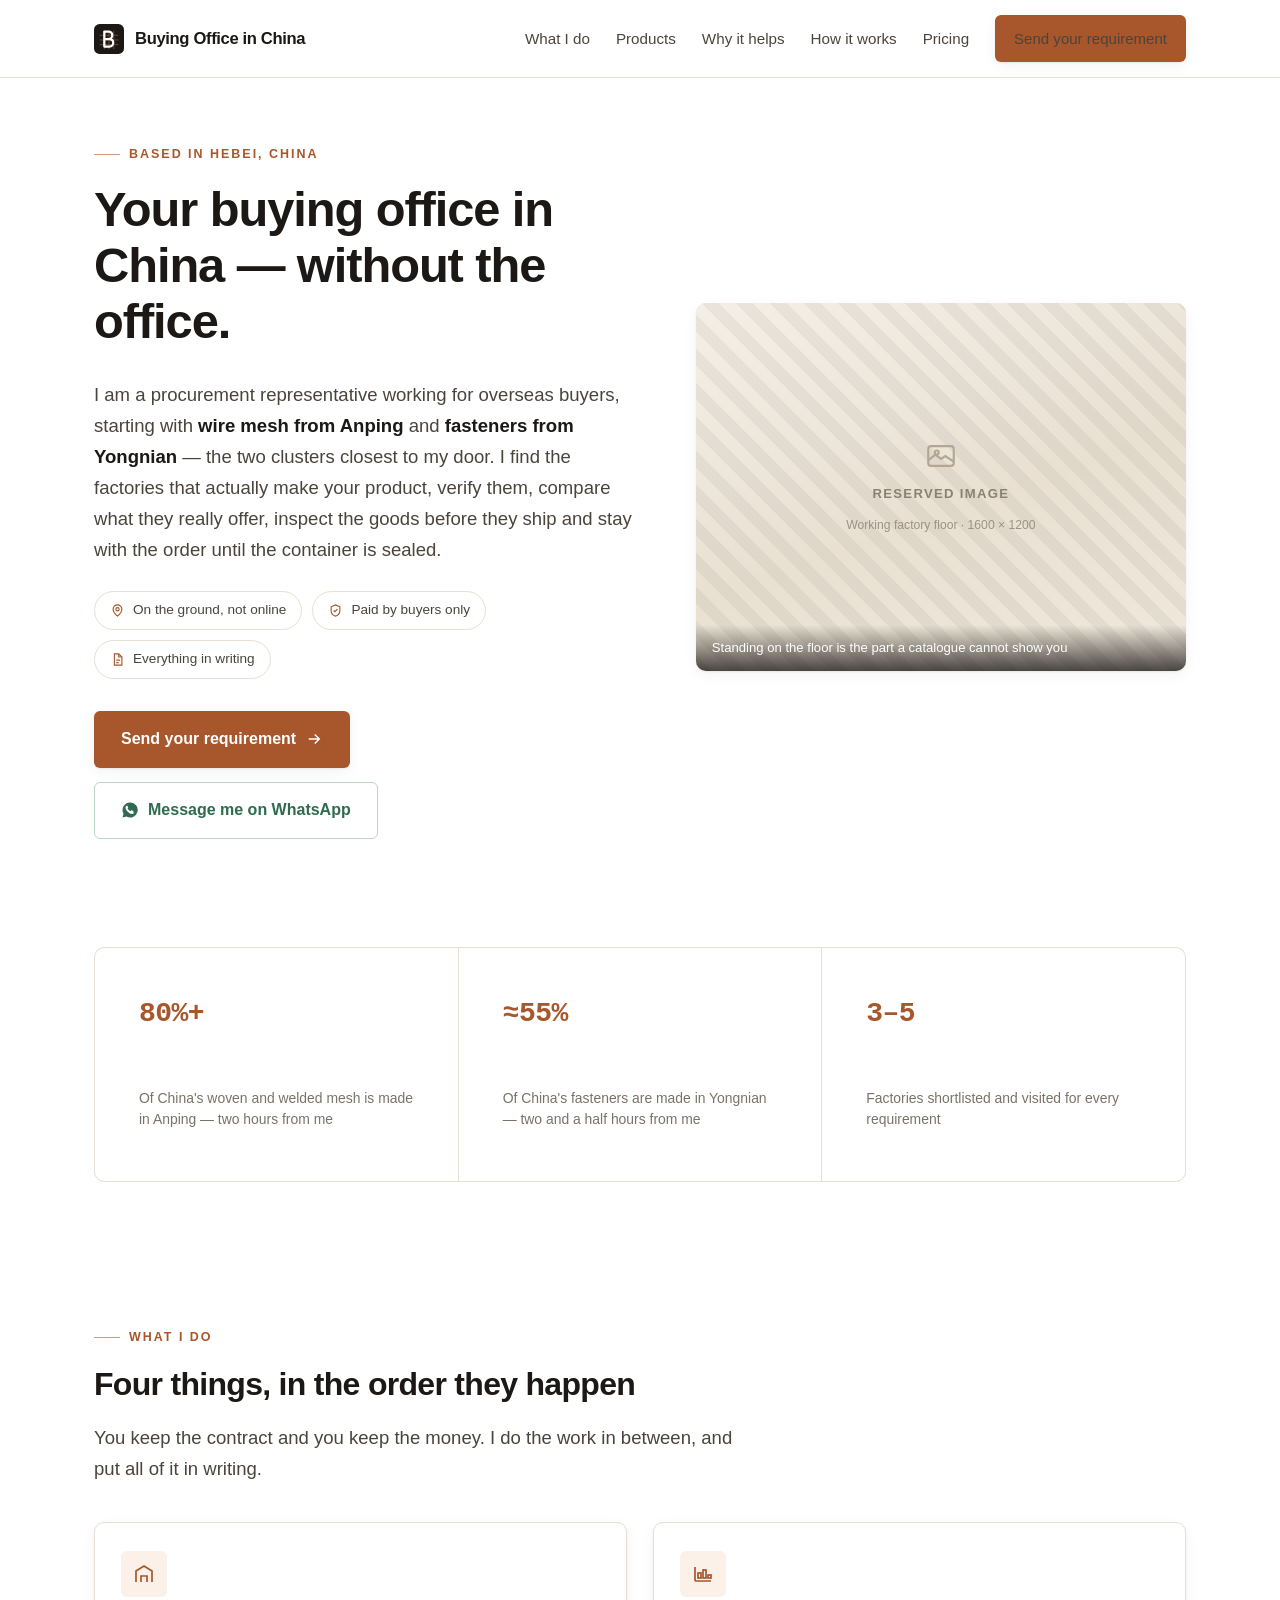
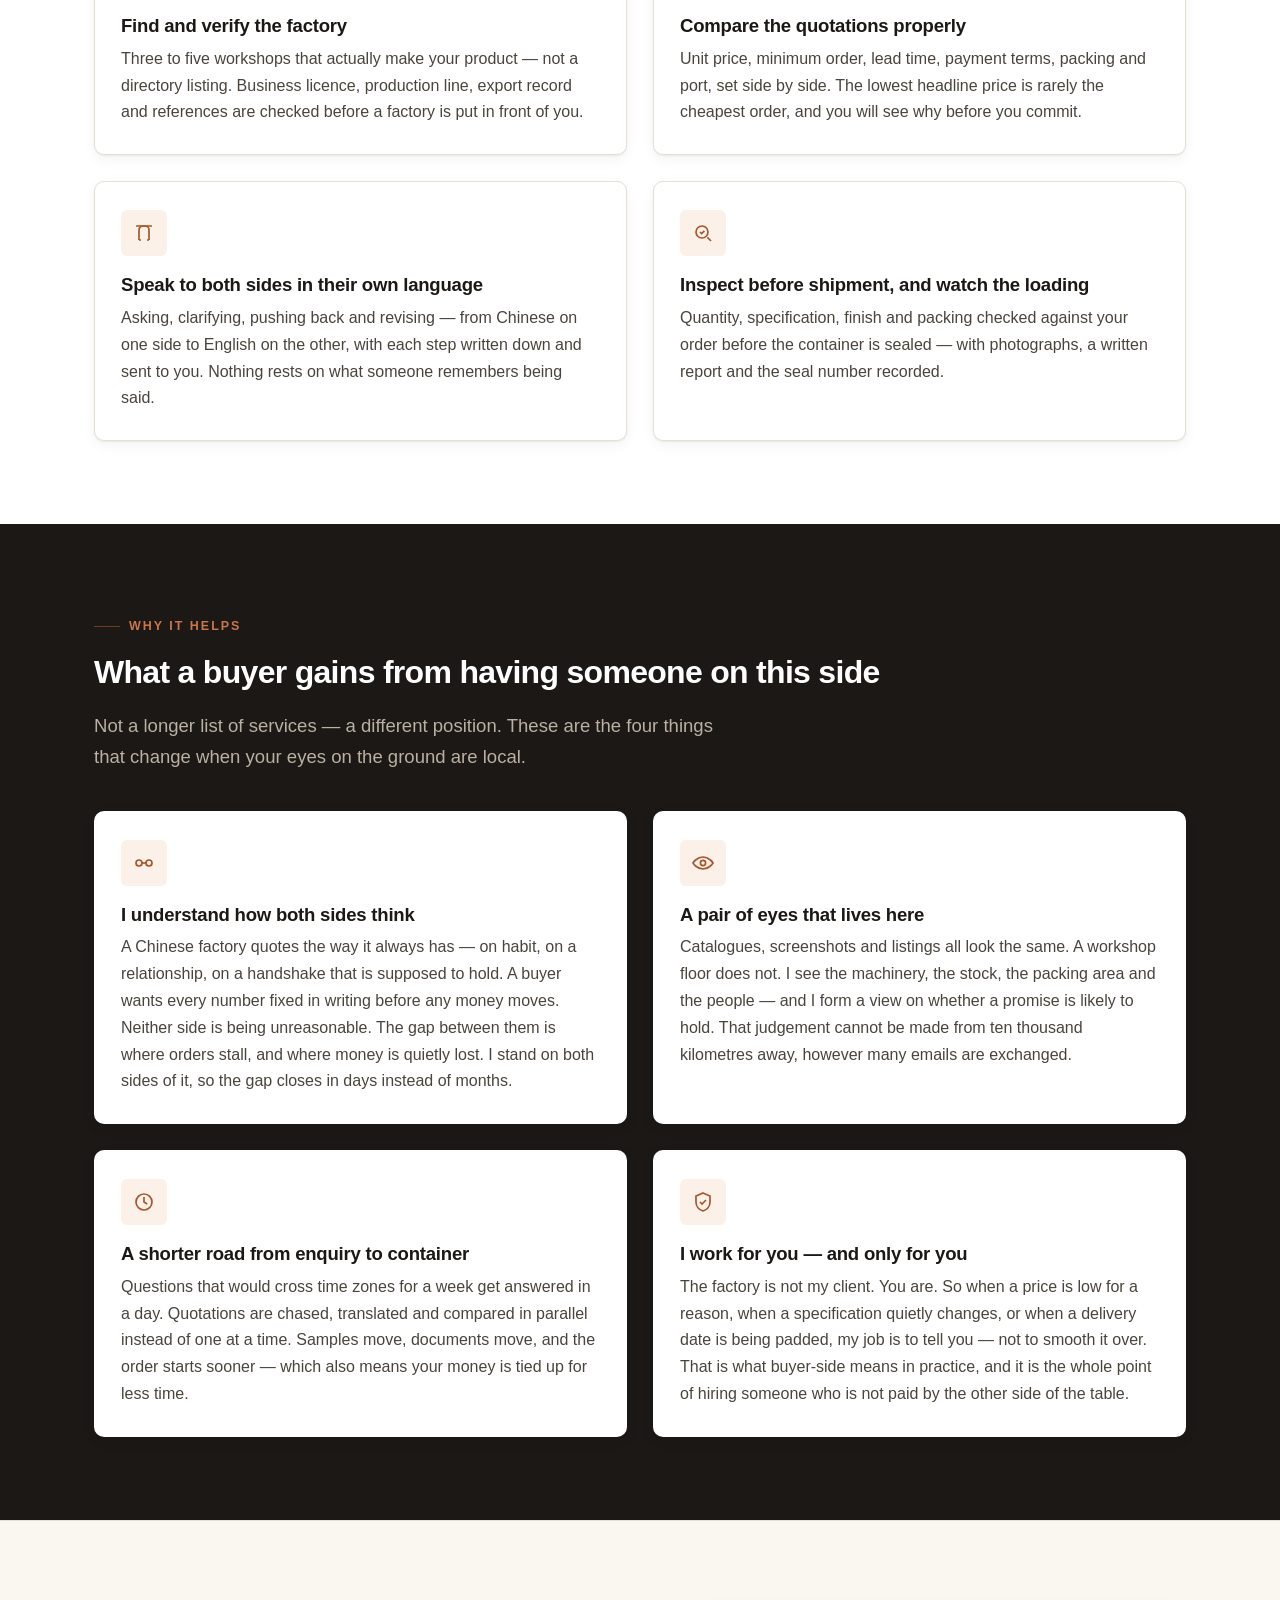
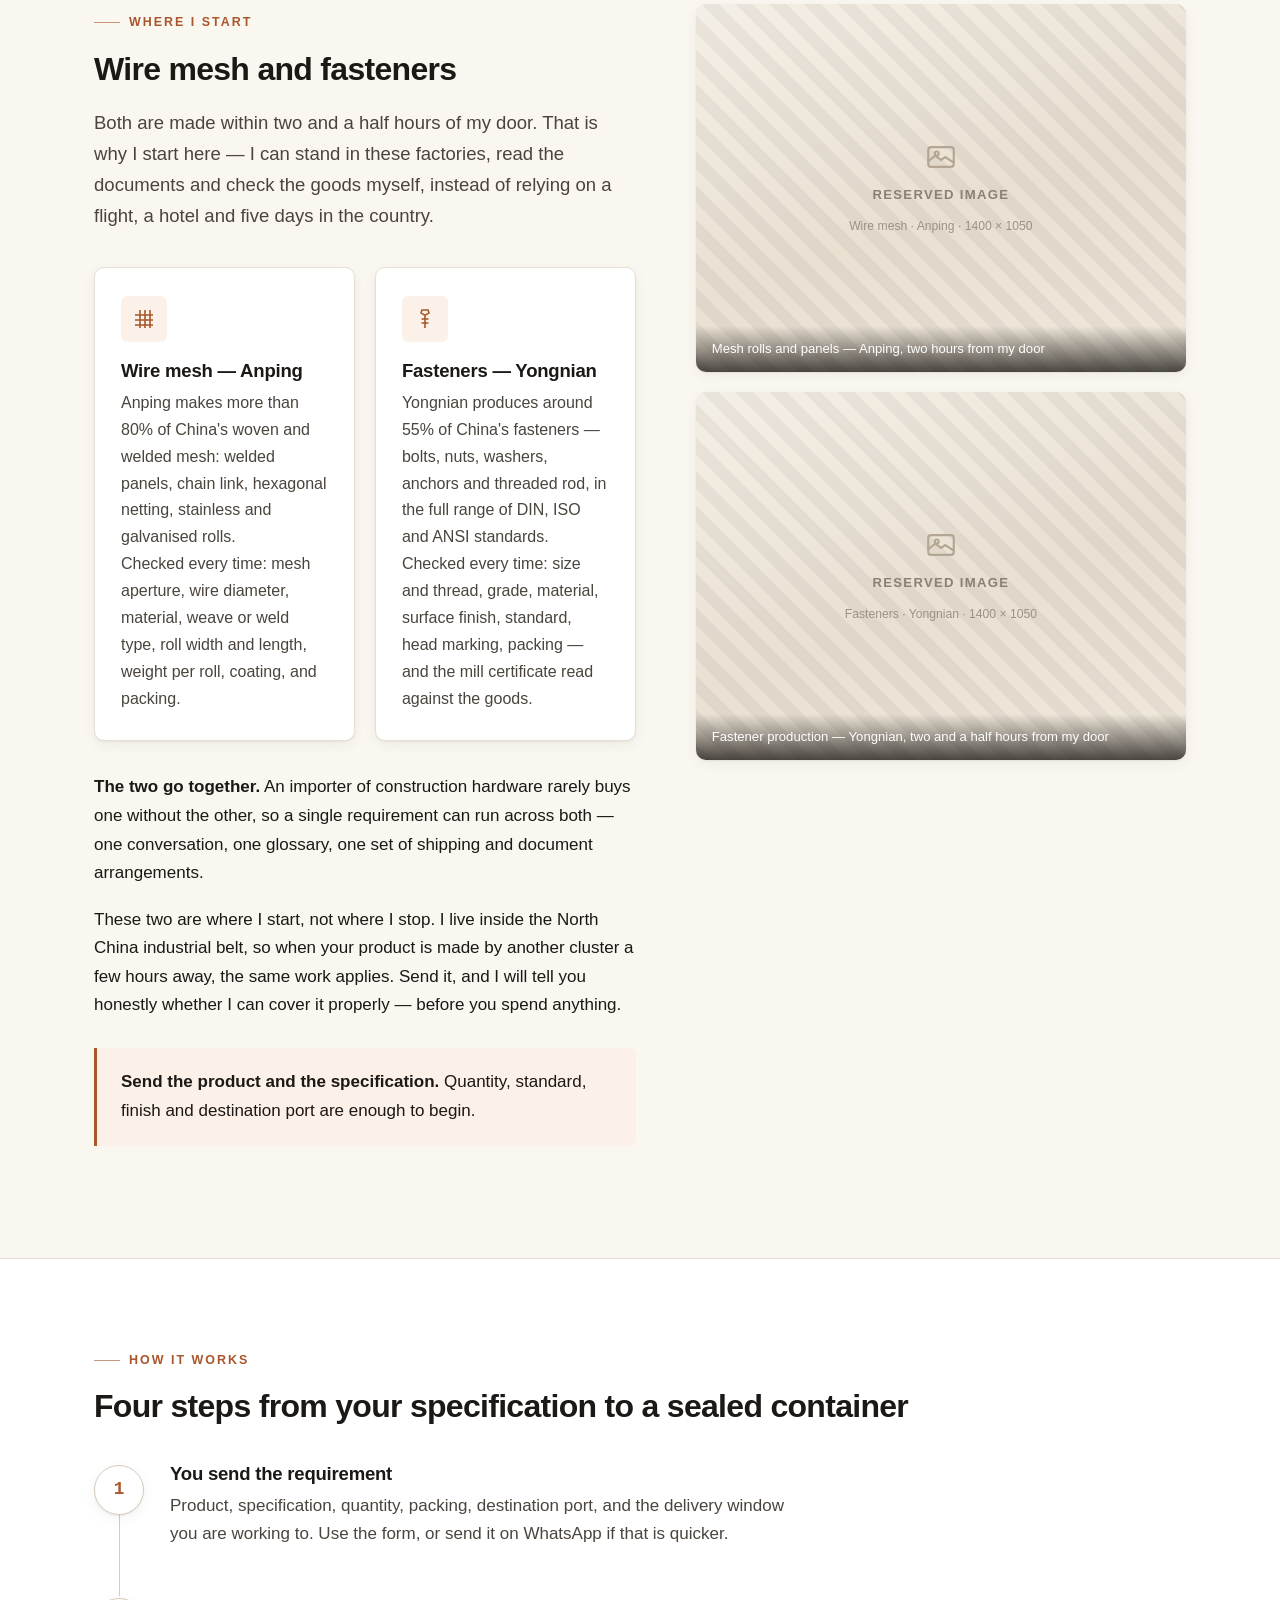
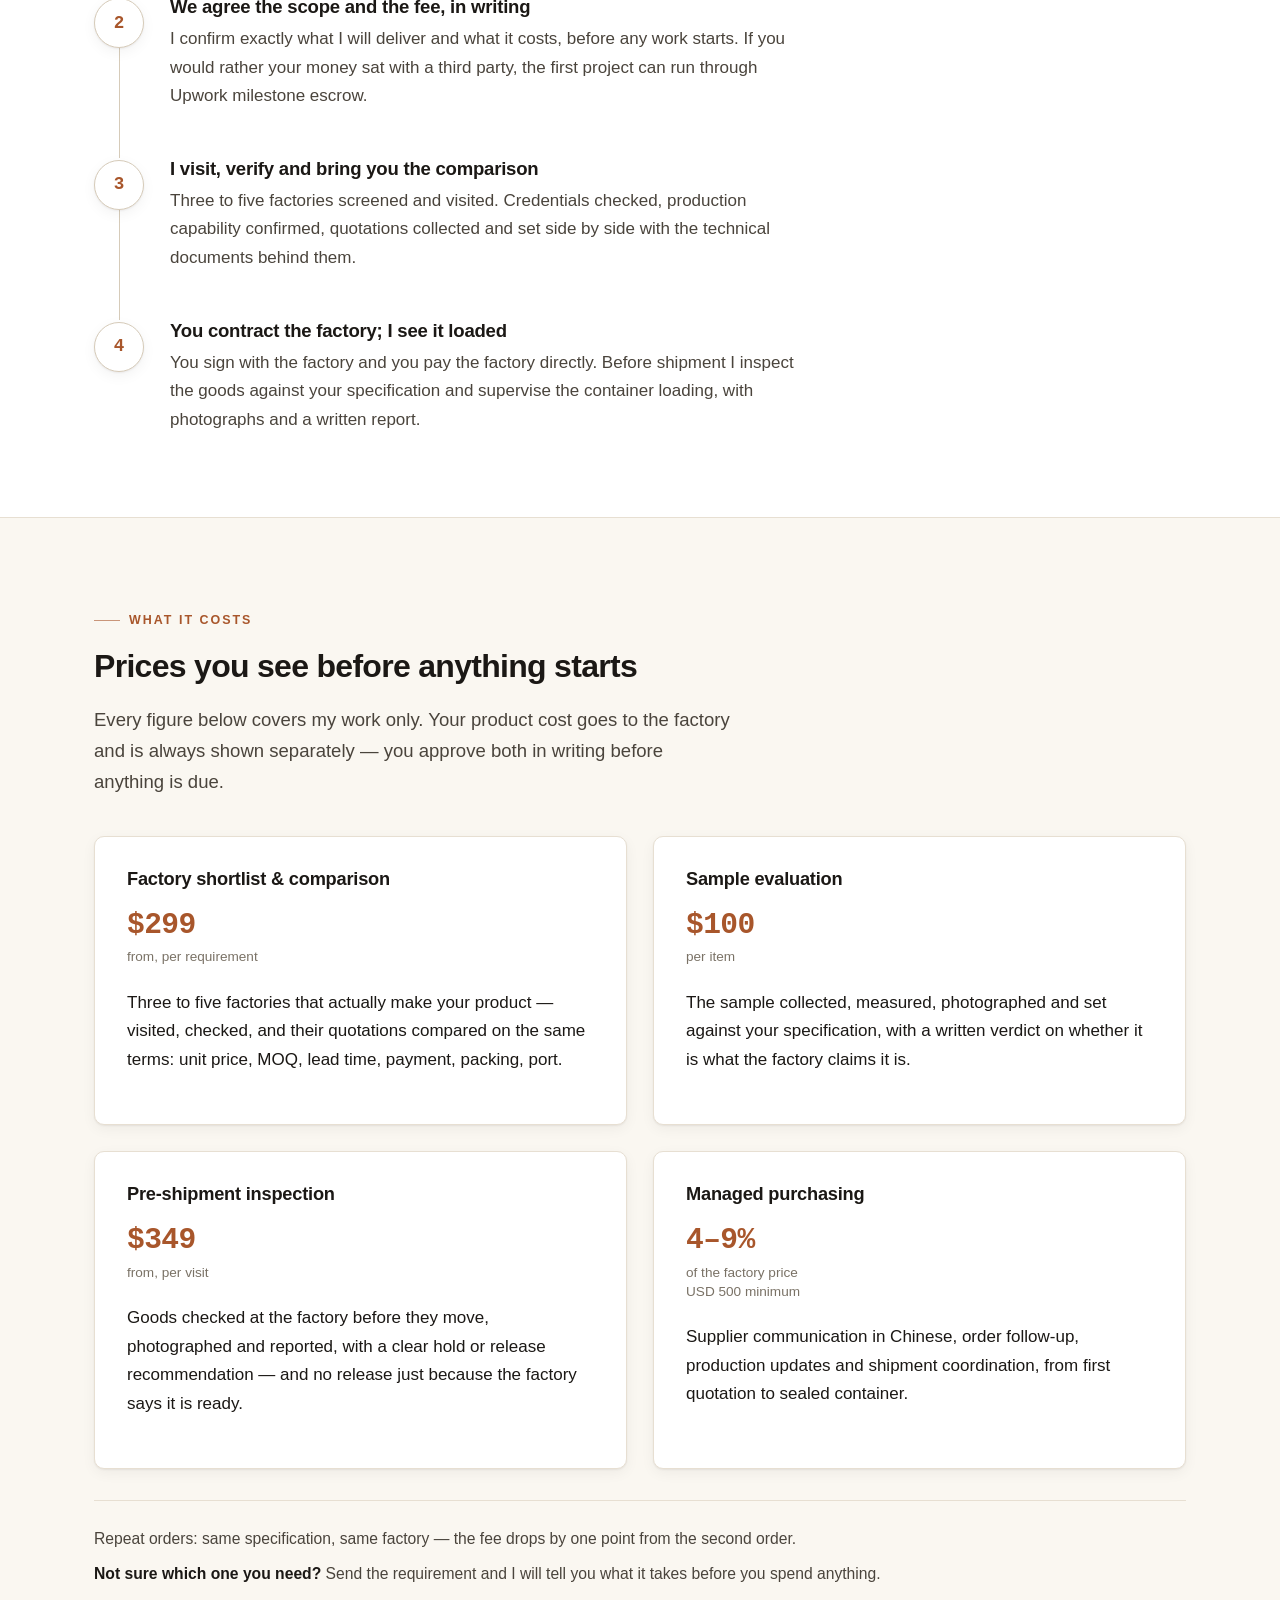
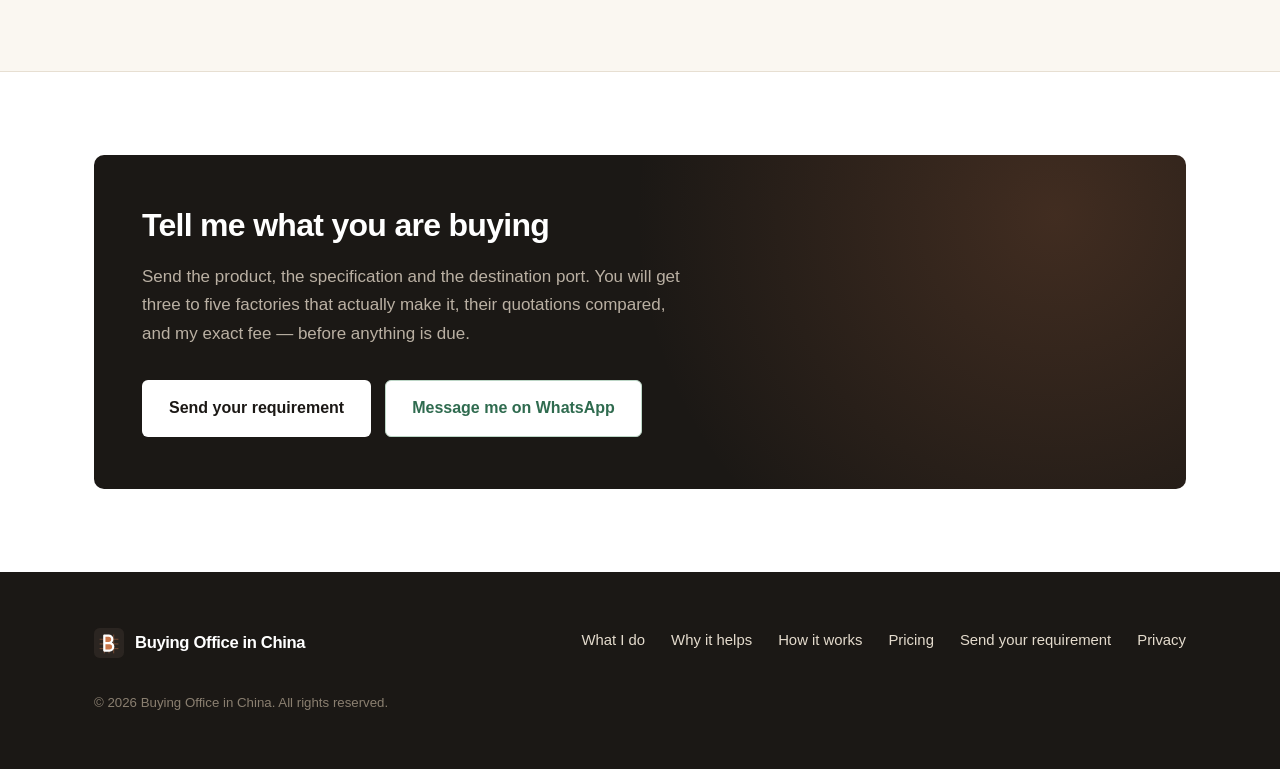
==== commit e7bc2944: "style: redesign — warm paper + copper palette, sans/mono type system (v3)" ====
--- a/index.html
+++ b/index.html
@@ -4,13 +4,14 @@
 <meta charset="utf-8">
 <meta name="viewport" content="width=device-width, initial-scale=1">
 <title>Buying Office in China | Wire Mesh &amp; Fastener Sourcing Agent</title>
+  <meta name="theme-color" content="#faf7f1">
 <meta name="description" content="Buyer-side procurement based in Hebei, China. Wire mesh from Anping and fasteners from Yongnian: factories verified, quotations compared, goods inspected before shipment and container loading supervised.">
 <link rel="canonical" href="https://buyingofficeinchina.com/">
 <meta property="og:type" content="website">
 <meta property="og:title" content="Wire mesh &amp; fasteners from China — your buying office in Hebei">
 <meta property="og:description" content="Buyer-side procurement on the ground in Hebei, China: wire mesh and fastener factories verified, quotations compared, pre-shipment inspection and container loading supervision.">
 <meta property="og:url" content="https://buyingofficeinchina.com/">
-<link rel="icon" href="data:image/svg+xml,%3Csvg xmlns='http://www.w3.org/2000/svg' viewBox='0 0 32 32'%3E%3Crect width='32' height='32' rx='6' fill='%230f2742'/%3E%3Cpath d='M11 8v16M11 8h4.5a4 4 0 010 8H11h5.5a4 4 0 010 8h-5.5' fill='none' stroke='%23fff' stroke-width='2.4' stroke-linecap='round' stroke-linejoin='round'/%3E%3C/svg%3E">
+<link rel="icon" href="data:image/svg+xml,%3Csvg xmlns='http://www.w3.org/2000/svg' viewBox='0 0 32 32'%3E%3Crect width='32' height='32' rx='6' fill='%231b1815'/%3E%3Cpath d='M11 8v16M11 8h4.5a4 4 0 010 8H11h5.5a4 4 0 010 8h-5.5' fill='none' stroke='%23fff' stroke-width='2.4' stroke-linecap='round' stroke-linejoin='round'/%3E%3C/svg%3E">
 <link rel="stylesheet" href="assets/style.css">
 <script>document.documentElement.classList.add('js');</script>
 <script type="application/ld+json">
@@ -27,8 +28,8 @@
   <div class="bar">
     <a class="brand" href="index.html">
       <svg class="mark" viewBox="0 0 32 32" aria-hidden="true">
-        <rect width="32" height="32" rx="6" fill="#0f2742"/>
-        <g stroke="#e0b56c" stroke-width="1" opacity=".5"><path d="M6 12h20M6 17h20M6 22h20M11 7v20M16 7v20M21 7v20"/></g>
+        <rect width="32" height="32" rx="6" fill="#1b1815"/>
+        <g stroke="#c9764a" stroke-width="1" opacity=".5"><path d="M6 12h20M6 17h20M6 22h20M11 7v20M16 7v20M21 7v20"/></g>
         <path d="M11 8v16M11 8h4.5a4 4 0 010 8H11h5.5a4 4 0 010 8h-5.5" fill="none" stroke="#fff" stroke-width="2.4" stroke-linecap="round" stroke-linejoin="round"/>
       </svg>
       <span data-site="brand">Buying Office in China</span>
@@ -315,8 +316,8 @@
     <div class="top">
       <a class="brand" href="index.html">
         <svg class="mark" viewBox="0 0 32 32" aria-hidden="true">
-          <rect width="32" height="32" rx="6" fill="#1a3a5c"/>
-          <g stroke="#e0b56c" stroke-width="1" opacity=".5"><path d="M6 12h20M6 17h20M6 22h20M11 7v20M16 7v20M21 7v20"/></g>
+          <rect width="32" height="32" rx="6" fill="#2b2521"/>
+          <g stroke="#c9764a" stroke-width="1" opacity=".5"><path d="M6 12h20M6 17h20M6 22h20M11 7v20M16 7v20M21 7v20"/></g>
           <path d="M11 8v16M11 8h4.5a4 4 0 010 8H11h5.5a4 4 0 010 8h-5.5" fill="none" stroke="#fff" stroke-width="2.4" stroke-linecap="round" stroke-linejoin="round"/>
         </svg>
         <span data-site="brand">Buying Office in China</span>
--- a/assets/style.css
+++ b/assets/style.css
@@ -1,34 +1,50 @@
 /* ============================================================
-   North China Metal Sourcing — design system v2
+   Buying Office in China — design system v3
+   Palette: warm paper + copper (no corporate navy, no webfonts)
+   Type: system sans for text, monospace for figures
    Zero dependencies. No web fonts, no external requests.
    Icons: inline SVG. Images: optional, auto-loaded from /images.
    ============================================================ */
 
 :root{
-  --navy:#0f2742;
-  --navy-2:#1a3a5c;
-  --navy-3:#27527d;
-  --ink:#182433;
-  --ink-2:#3d4c5f;
-  --muted:#6b7889;
-  --line:#e2e8ef;
-  --line-2:#cdd7e2;
+  /* surfaces */
   --bg:#ffffff;
-  --bg-soft:#f6f8fb;
-  --bg-tint:#eef3f8;
-  --amber:#b4782a;
-  --amber-soft:#fdf6ea;
-  --green:#1a7f4b;
-  --red:#b4232f;
-
-  --serif:Georgia,"Times New Roman","Songti SC",serif;
+  --bg-soft:#faf7f1;
+  --bg-tint:#f2ece1;
+
+  /* text */
+  --ink:#1b1815;
+  --ink-2:#4a443c;
+  --muted:#7a7266;
+
+  /* lines */
+  --line:#e7dfd2;
+  --line-2:#d6cbb9;
+
+  /* accent — copper, the colour of the metal itself */
+  --accent:#a8562b;
+  --accent-2:#8c4522;
+  --accent-soft:#fbf1e8;
+  --accent-on-dark:#c9764a;
+
+  --green:#2f6b4f;
+  --red:#a3372a;
+
+  /* legacy aliases (older rules still reference these) */
+  --navy:var(--ink);
+  --navy-2:#2b2521;
+  --navy-3:var(--accent);
+  --amber:var(--accent);
+  --amber-soft:var(--accent-soft);
+
   --sans:-apple-system,BlinkMacSystemFont,"Segoe UI",Roboto,"Helvetica Neue",Arial,"PingFang SC","Microsoft YaHei",sans-serif;
+  --mono:ui-monospace,"SF Mono","Cascadia Mono","Segoe UI Mono",Consolas,"Liberation Mono",Menlo,monospace;
 
   --wrap:1140px;
   --r:10px;
   --r-sm:6px;
-  --shadow-1:0 1px 2px rgba(15,39,66,.06),0 4px 14px rgba(15,39,66,.05);
-  --shadow-2:0 2px 6px rgba(15,39,66,.08),0 18px 40px rgba(15,39,66,.10);
+  --shadow-1:0 1px 2px rgba(27,24,21,.06),0 4px 14px rgba(27,24,21,.05);
+  --shadow-2:0 2px 6px rgba(27,24,21,.08),0 18px 40px rgba(27,24,21,.10);
 }
 
 *,*::before,*::after{box-sizing:border-box}
@@ -39,15 +55,15 @@
   -webkit-font-smoothing:antialiased;text-rendering:optimizeLegibility;
 }
 img{max-width:100%;display:block}
-a{color:var(--navy-3);text-decoration:none}
-a:hover{color:var(--navy)}
-strong{color:var(--ink);font-weight:650}
+a{color:var(--accent);text-decoration:none}
+a:hover{color:var(--accent-2)}
+strong{color:var(--ink);font-weight:600}
 hr{border:0;border-top:1px solid var(--line);margin:3rem 0}
 
-h1,h2,h3,h4{font-family:var(--serif);color:var(--navy);line-height:1.18;margin:0 0 .6em;font-weight:700;letter-spacing:-.01em}
-h1{font-size:clamp(2.05rem,4.2vw,3.15rem)}
-h2{font-size:clamp(1.5rem,2.6vw,2.05rem);margin-top:0}
-h3{font-size:1.16rem}
+h1,h2,h3,h4{font-family:var(--sans);color:var(--ink);line-height:1.14;margin:0 0 .6em;font-weight:700;letter-spacing:-.022em}
+h1{font-size:clamp(2.05rem,4.2vw,3.05rem)}
+h2{font-size:clamp(1.5rem,2.6vw,2rem);margin-top:0}
+h3{font-size:1.16rem;letter-spacing:-.012em}
 p{margin:0 0 1.05em}
 .lede{font-size:1.16rem;color:var(--ink-2);max-width:62ch}
 .muted{color:var(--muted)}
@@ -63,9 +79,9 @@
 section.tight{padding:3.4rem 0}
 section.soft{background:var(--bg-soft);border-top:1px solid var(--line);border-bottom:1px solid var(--line)}
 section.tint{background:var(--bg-tint)}
-section.dark{background:var(--navy);color:#e8eef5}
+section.dark{background:var(--ink);color:#f0ebe3}
 section.dark h1,section.dark h2,section.dark h3{color:#fff}
-section.dark .lede,section.dark p{color:#c3d0de}
+section.dark .lede,section.dark p{color:#bab0a3}
 @media(max-width:760px){section{padding:3.4rem 0}section.tight{padding:2.4rem 0}}
 
 .split{display:grid;grid-template-columns:1.05fr .95fr;gap:60px;align-items:center}
@@ -79,18 +95,18 @@
 @media(max-width:680px){.g2,.g3,.g4{grid-template-columns:1fr}}
 
 /* ---------- header ---------- */
-.hdr{position:sticky;top:0;z-index:60;background:rgba(255,255,255,.88);backdrop-filter:blur(12px);border-bottom:1px solid var(--line)}
+.hdr{position:sticky;top:0;z-index:60;background:rgba(255,255,255,.9);backdrop-filter:blur(12px);border-bottom:1px solid var(--line)}
 .hdr .bar{max-width:var(--wrap);margin:0 auto;padding:15px 24px;display:flex;align-items:center;justify-content:space-between;gap:20px}
-.brand{display:flex;align-items:center;gap:11px;font-family:var(--serif);font-weight:700;font-size:1.06rem;color:var(--navy);white-space:nowrap}
-.brand:hover{color:var(--navy)}
+.brand{display:flex;align-items:center;gap:11px;font-family:var(--sans);font-weight:700;font-size:1.04rem;letter-spacing:-.022em;color:var(--ink);white-space:nowrap}
+.brand:hover{color:var(--ink)}
 .brand .mark{width:30px;height:30px;flex:0 0 30px}
 .nav{display:flex;align-items:center;gap:26px}
 .nav a{color:var(--ink-2);font-size:.95rem;font-weight:500}
-.nav a:hover{color:var(--navy)}
-.nav a.active{color:var(--navy);font-weight:650}
+.nav a:hover{color:var(--accent)}
+.nav a.active{color:var(--ink);font-weight:650}
 .nav .btn{padding:10px 18px;font-size:.94rem}
 .burger{display:none;width:42px;height:38px;border:1px solid var(--line-2);background:#fff;border-radius:var(--r-sm);cursor:pointer;padding:10px 10px}
-.burger i{display:block;height:2px;background:var(--navy);border-radius:2px}
+.burger i{display:block;height:2px;background:var(--ink);border-radius:2px}
 .burger i+i{margin-top:4px}
 @media(max-width:900px){
   .nav{position:absolute;left:0;right:0;top:100%;background:#fff;border-bottom:1px solid var(--line);
@@ -106,26 +122,26 @@
      font-weight:600;font-size:1rem;font-family:var(--sans);border:1px solid transparent;cursor:pointer;
      transition:transform .16s ease,box-shadow .16s ease,background .16s ease,color .16s ease;white-space:nowrap}
 .btn:hover{transform:translateY(-1px)}
-.btn-primary{background:var(--navy);color:#fff;box-shadow:var(--shadow-1)}
-.btn-primary:hover{background:var(--navy-2);color:#fff;box-shadow:var(--shadow-2)}
-.btn-outline{background:#fff;color:var(--navy);border-color:var(--line-2)}
-.btn-outline:hover{background:var(--bg-soft);color:var(--navy);border-color:var(--navy-3)}
-.btn-wa{background:#fff;color:var(--green);border-color:#bfe0cb}
-.btn-wa:hover{background:#f1faf4;color:var(--green);border-color:#8fcba6}
-.btn-light{background:#fff;color:var(--navy)}
-.btn-light:hover{background:#eaf1f8;color:var(--navy)}
+.btn-primary{background:var(--accent);color:#fff;box-shadow:var(--shadow-1)}
+.btn-primary:hover{background:var(--accent-2);color:#fff;box-shadow:var(--shadow-2)}
+.btn-outline{background:#fff;color:var(--ink);border-color:var(--line-2)}
+.btn-outline:hover{background:var(--bg-soft);color:var(--ink);border-color:var(--accent)}
+.btn-wa{background:#fff;color:var(--green);border-color:#bcd6c6}
+.btn-wa:hover{background:#f2f8f4;color:var(--green);border-color:#8fbda6}
+.btn-light{background:#fff;color:var(--ink)}
+.btn-light:hover{background:var(--bg-soft);color:var(--ink)}
 .btn svg{width:18px;height:18px;flex:0 0 18px}
 .btn-row{display:flex;flex-wrap:wrap;gap:14px;margin-top:2rem}
 
 /* ---------- eyebrow / kicker ---------- */
 .eyebrow{display:inline-flex;align-items:center;gap:9px;font-size:.78rem;font-weight:700;letter-spacing:.16em;
-         text-transform:uppercase;color:var(--amber);margin-bottom:1.1rem}
-.eyebrow::before{content:"";width:26px;height:1px;background:var(--amber);opacity:.6}
-section.dark .eyebrow{color:#e0b56c}
+         text-transform:uppercase;color:var(--accent);margin-bottom:1.1rem}
+.eyebrow::before{content:"";width:26px;height:1px;background:var(--accent);opacity:.6}
+section.dark .eyebrow{color:var(--accent-on-dark)}
 
 .chip{display:inline-flex;align-items:center;gap:8px;background:#fff;border:1px solid var(--line);
       border-radius:100px;padding:7px 15px;font-size:.85rem;color:var(--ink-2);font-weight:500}
-.chip svg{width:15px;height:15px;color:var(--amber)}
+.chip svg{width:15px;height:15px;color:var(--accent)}
 .chips{display:flex;flex-wrap:wrap;gap:10px;margin-top:1.6rem}
 
 /* ---------- media slots (reserved image areas) ---------- */
@@ -139,20 +155,20 @@
 .media .ph{position:absolute;inset:0;display:flex;flex-direction:column;align-items:center;justify-content:center;gap:10px;
   text-align:center;padding:22px;
   background:
-    repeating-linear-gradient(45deg,rgba(15,39,66,.045) 0 12px,rgba(15,39,66,0) 12px 24px),
-    linear-gradient(160deg,#e9eff6 0%,#dde6ef 55%,#e6edf4 100%)}
-.media .ph svg{width:34px;height:34px;color:#9db0c4}
-.media .ph .lbl{font-size:.82rem;letter-spacing:.1em;text-transform:uppercase;color:#7c8ea3;font-weight:700}
-.media .ph .dim{font-size:.76rem;color:#93a5b8;font-family:var(--sans)}
+    repeating-linear-gradient(45deg,rgba(27,24,21,.05) 0 12px,rgba(27,24,21,0) 12px 24px),
+    linear-gradient(160deg,#f4efe6 0%,#e9e0d2 55%,#f0e9dc 100%)}
+.media .ph svg{width:34px;height:34px;color:#b3a693}
+.media .ph .lbl{font-size:.82rem;letter-spacing:.1em;text-transform:uppercase;color:#8b8172;font-weight:700}
+.media .ph .dim{font-size:.76rem;color:#9c9184;font-family:var(--sans)}
 .media.has-img .ph{display:none}
 .media figcaption{position:absolute;left:0;right:0;bottom:0;padding:12px 16px;font-size:.82rem;color:#fff;
-  background:linear-gradient(to top,rgba(8,20,34,.72),rgba(8,20,34,0))}
+  background:linear-gradient(to top,rgba(20,17,14,.75),rgba(20,17,14,0))}
 
 /* ---------- stat strip ---------- */
 .stats{display:grid;grid-template-columns:repeat(3,1fr);gap:1px;background:var(--line);border:1px solid var(--line);
        border-radius:var(--r);overflow:hidden}
 .stats div{background:#fff;padding:26px 22px}
-.stats .n{font-family:var(--serif);font-size:1.9rem;font-weight:700;color:var(--navy);line-height:1;margin-bottom:8px}
+.stats .n{font-family:var(--mono);font-size:1.75rem;font-weight:600;letter-spacing:-.02em;color:var(--accent);line-height:1;margin-bottom:8px}
 .stats .l{font-size:.87rem;color:var(--muted);line-height:1.45}
 @media(max-width:880px){.stats{grid-template-columns:repeat(2,1fr)}}
 
@@ -162,8 +178,8 @@
 .card:hover{transform:translateY(-3px);box-shadow:var(--shadow-2);border-color:var(--line-2)}
 .card h3{margin:18px 0 .5em}
 .card p{color:var(--ink-2);font-size:1rem;margin-bottom:0}
-.card .ico{width:46px;height:46px;border-radius:var(--r-sm);background:var(--bg-tint);display:flex;align-items:center;justify-content:center}
-.card .ico svg{width:24px;height:24px;color:var(--navy)}
+.card .ico{width:46px;height:46px;border-radius:var(--r-sm);background:var(--accent-soft);display:flex;align-items:center;justify-content:center}
+.card .ico svg{width:24px;height:24px;color:var(--accent)}
 .card.plain{box-shadow:none;border:0;padding:0}
 .card.plain:hover{transform:none;box-shadow:none}
 
@@ -172,27 +188,27 @@
 .icard .media{border-radius:0;box-shadow:none;aspect-ratio:16/10}
 .icard .body{padding:24px 24px 28px}
 .icard p{color:var(--ink-2);font-size:.99rem;margin-bottom:0}
-.icard .tag{display:inline-block;font-size:.74rem;letter-spacing:.12em;text-transform:uppercase;color:var(--amber);font-weight:700;margin-bottom:10px}
+.icard .tag{display:inline-block;font-size:.74rem;letter-spacing:.12em;text-transform:uppercase;color:var(--accent);font-weight:700;margin-bottom:10px}
 
 /* cards sitting on a dark band stay light, with dark text */
 section.dark .card{background:#fff;border-color:transparent}
-section.dark .card h3{color:var(--navy)}
+section.dark .card h3{color:var(--ink)}
 section.dark .card p{color:var(--ink-2)}
-section.dark .card .ico{background:var(--bg-tint)}
+section.dark .card .ico{background:var(--accent-soft)}
 
 .num-cards{counter-reset:nc}
 .num-cards .card h3::before{counter-increment:nc;content:counter(nc);display:inline-flex;align-items:center;justify-content:center;
-  width:30px;height:30px;border-radius:50%;background:var(--navy);color:#fff;font-family:var(--sans);font-size:.92rem;
+  width:30px;height:30px;border-radius:50%;background:var(--accent);color:#fff;font-family:var(--mono);font-size:.86rem;font-weight:600;
   margin-right:10px;vertical-align:2px}
 
 /* ---------- cost block (dark) ---------- */
 .cost{display:grid;grid-template-columns:1fr;gap:0;max-width:640px}
 .cost .row{display:flex;justify-content:space-between;gap:20px;padding:13px 0;border-bottom:1px solid rgba(255,255,255,.14);font-size:1.02rem}
-.cost .row span:last-child{font-weight:650;white-space:nowrap;color:#fff}
-.cost .total{display:flex;justify-content:space-between;gap:20px;margin-top:8px;padding-top:16px;border-top:2px solid #e0b56c;
-  font-family:var(--serif);font-size:1.35rem;font-weight:700;color:#fff}
-.punch{font-family:var(--serif);font-size:clamp(1.35rem,2.6vw,1.85rem);line-height:1.35;color:#fff;margin:0 0 .7em}
-.punch em{font-style:italic;color:#e0b56c}
+.cost .row span:last-child{font-weight:600;white-space:nowrap;color:#fff}
+.cost .total{display:flex;justify-content:space-between;gap:20px;margin-top:8px;padding-top:16px;border-top:2px solid var(--accent-on-dark);
+  font-family:var(--mono);font-size:1.25rem;font-weight:600;letter-spacing:-.01em;color:#fff}
+.punch{font-family:var(--sans);font-weight:600;letter-spacing:-.02em;font-size:clamp(1.35rem,2.6vw,1.8rem);line-height:1.3;color:#fff;margin:0 0 .7em}
+.punch em{font-style:normal;color:var(--accent-on-dark)}
 
 /* ---------- steps ---------- */
 .steps{list-style:none;padding:0;margin:2.4rem 0 0;position:relative}
@@ -201,31 +217,32 @@
 .steps li:last-child::before{display:none}
 .steps li:last-child{padding-bottom:0}
 .steps .dot{position:absolute;left:0;top:2px;width:50px;height:50px;border-radius:50%;background:#fff;border:1px solid var(--line-2);
-  display:flex;align-items:center;justify-content:center;box-shadow:var(--shadow-1);font-family:var(--serif);font-weight:700;
-  font-size:1.2rem;color:var(--navy)}
+  display:flex;align-items:center;justify-content:center;box-shadow:var(--shadow-1);font-family:var(--mono);font-weight:600;
+  font-size:1.1rem;color:var(--accent)}
 .steps h3{margin:6px 0 .4em}
 .steps p{color:var(--ink-2);margin-bottom:0;max-width:66ch}
-@media(max-width:600px){.steps li{padding-left:60px}.steps .dot{width:40px;height:40px;font-size:1.02rem;left:0}.steps li::before{left:20px;top:36px}}
+@media(max-width:600px){.steps li{padding-left:60px}.steps .dot{width:40px;height:40px;font-size:.98rem;left:0}.steps li::before{left:20px;top:36px}}
 
 /* ---------- pricing ---------- */
 .price-card{background:#fff;border:1px solid var(--line);border-radius:var(--r);padding:32px;box-shadow:var(--shadow-1)}
+.price-card:hover{border-color:var(--line-2)}
 .price-figures{display:flex;flex-wrap:wrap;gap:14px 40px;margin:1.2rem 0 1.4rem}
 .price-figures .f{min-width:140px}
-.price-figures .n{display:block;font-family:var(--serif);font-size:2rem;font-weight:700;color:var(--navy);line-height:1.1}
+.price-figures .n{display:block;font-family:var(--mono);font-size:1.85rem;font-weight:600;letter-spacing:-.02em;color:var(--accent);line-height:1.1}
 .price-figures .l{font-size:.85rem;color:var(--muted);line-height:1.4;display:block;margin-top:6px}
 .price-card h3{font-size:1.14rem;margin-bottom:.35em}
 .fees-note{margin-top:1.9rem;padding-top:1.6rem;border-top:1px solid var(--line);color:var(--ink-2);font-size:.98rem}
 .fees-note p{margin:0}
 .fees-note p + p{margin-top:.55rem}
-.fees-note strong{color:var(--navy)}
+.fees-note strong{color:var(--ink)}
 .badge-row{display:flex;flex-wrap:wrap;gap:8px;margin-top:1.2rem}
-.badge{font-size:.78rem;font-weight:650;letter-spacing:.04em;padding:5px 11px;border-radius:100px;background:var(--bg-tint);color:var(--navy-2)}
-.badge.amber{background:var(--amber-soft);color:#8f5d19}
+.badge{font-size:.78rem;font-weight:650;letter-spacing:.04em;padding:5px 11px;border-radius:100px;background:var(--bg-tint);color:var(--ink-2)}
+.badge.amber{background:var(--accent-soft);color:var(--accent-2)}
 
 /* ---------- callouts ---------- */
-.callout{border-left:3px solid var(--amber);background:var(--amber-soft);padding:20px 24px;border-radius:0 var(--r-sm) var(--r-sm) 0;margin:1.8rem 0}
-.callout.navy{border-color:var(--navy);background:var(--bg-tint)}
-.callout.green{border-color:var(--green);background:#f1faf4}
+.callout{border-left:3px solid var(--accent);background:var(--accent-soft);padding:20px 24px;border-radius:0 var(--r-sm) var(--r-sm) 0;margin:1.8rem 0}
+.callout.navy{border-color:var(--ink);background:var(--bg-tint)}
+.callout.green{border-color:var(--green);background:#f2f8f4}
 .callout p:last-child{margin-bottom:0}
 .callout ul{margin:.6em 0 0;padding-left:1.15em}
 
@@ -245,7 +262,7 @@
 .faq summary::after{content:"";position:absolute;right:12px;top:50%;width:11px;height:11px;border-right:2px solid var(--muted);
   border-bottom:2px solid var(--muted);transform:translateY(-70%) rotate(45deg);transition:transform .2s}
 .faq details[open] summary::after{transform:translateY(-30%) rotate(225deg)}
-.faq summary:hover{color:var(--navy)}
+.faq summary:hover{color:var(--accent)}
 .faq .a{padding:0 60px 22px 2px;color:var(--ink-2);max-width:80ch}
 @media(max-width:640px){.faq .a{padding-right:10px}}
 
@@ -261,42 +278,42 @@
 input[type=text],input[type=email],input[type=tel],select,textarea{
   width:100%;padding:13px 14px;font:inherit;font-size:1rem;color:var(--ink);background:#fff;
   border:1px solid var(--line-2);border-radius:var(--r-sm);transition:border-color .15s,box-shadow .15s}
-input:hover,select:hover,textarea:hover{border-color:#b6c3d2}
-input:focus,select:focus,textarea:focus{outline:0;border-color:var(--navy-3);box-shadow:0 0 0 3px rgba(39,82,125,.14)}
+input:hover,select:hover,textarea:hover{border-color:#c4b7a3}
+input:focus,select:focus,textarea:focus{outline:0;border-color:var(--accent);box-shadow:0 0 0 3px rgba(168,86,43,.16)}
 textarea{min-height:120px;resize:vertical}
-select{appearance:none;background-image:url("data:image/svg+xml,%3Csvg xmlns='http://www.w3.org/2000/svg' width='12' height='8'%3E%3Cpath d='M1 1l5 5 5-5' fill='none' stroke='%236b7889' stroke-width='1.6'/%3E%3C/svg%3E");
+select{appearance:none;background-image:url("data:image/svg+xml,%3Csvg xmlns='http://www.w3.org/2000/svg' width='12' height='8'%3E%3Cpath d='M1 1l5 5 5-5' fill='none' stroke='%237a7266' stroke-width='1.6'/%3E%3C/svg%3E");
   background-repeat:no-repeat;background-position:right 15px center;padding-right:38px}
 .consent{display:flex;gap:12px;align-items:flex-start}
-.consent input{width:18px;height:18px;margin-top:4px;flex:0 0 18px;accent-color:var(--navy)}
+.consent input{width:18px;height:18px;margin-top:4px;flex:0 0 18px;accent-color:var(--accent)}
 .consent label{font-weight:400;font-size:.92rem;color:var(--ink-2);margin:0}
 .hp{position:absolute;left:-9999px;opacity:0;height:0;overflow:hidden}
 .form-msg{display:none;padding:15px 18px;border-radius:var(--r-sm);margin-bottom:20px;font-size:.96rem}
-.form-msg.err{display:block;background:#fdeff1;color:var(--red);border:1px solid #f3c6cc}
-.form-msg.ok{display:block;background:#f1faf4;color:var(--green);border:1px solid #bfe0cb}
+.form-msg.err{display:block;background:#fceeec;color:var(--red);border:1px solid #efc9c2}
+.form-msg.ok{display:block;background:#f2f8f4;color:var(--green);border:1px solid #bcd6c6}
 button.btn{justify-content:center}
 
 /* ---------- page hero ---------- */
-.phero{padding:4.4rem 0 3rem;background:linear-gradient(180deg,var(--bg-tint) 0%,#fff 100%);border-bottom:1px solid var(--line)}
+.phero{padding:4.4rem 0 3rem;background:linear-gradient(180deg,var(--bg-soft) 0%,#fff 100%);border-bottom:1px solid var(--line)}
 .phero h1{max-width:24ch}
 @media(max-width:760px){.phero{padding:3rem 0 2.2rem}}
 
 /* ---------- cta band ---------- */
-.ctaband{background:var(--navy);color:#fff;border-radius:var(--r);padding:52px 48px;
-  background-image:radial-gradient(circle at 88% 18%,rgba(224,181,108,.20),transparent 42%)}
+.ctaband{background:var(--ink);color:#fff;border-radius:var(--r);padding:52px 48px;
+  background-image:radial-gradient(circle at 88% 18%,rgba(201,118,74,.22),transparent 42%)}
 .ctaband h2{color:#fff;max-width:26ch}
-.ctaband p{color:#c3d0de;max-width:58ch;margin-bottom:0}
+.ctaband p{color:#bab0a3;max-width:58ch;margin-bottom:0}
 @media(max-width:700px){.ctaband{padding:34px 24px}}
 
 /* ---------- footer ---------- */
-.ftr{background:var(--navy);color:#a9b8c9;margin-top:0;padding:56px 0 40px;font-size:.93rem}
-.ftr a{color:#cdd9e6}
+.ftr{background:var(--ink);color:#b3a99c;margin-top:0;padding:56px 0 40px;font-size:.93rem}
+.ftr a{color:#e4dbcd}
 .ftr a:hover{color:#fff}
 .ftr .top{display:flex;flex-wrap:wrap;gap:26px;justify-content:space-between;align-items:flex-start;margin-bottom:34px}
 .ftr .brand{color:#fff}
-.ftr .brand .mark path{fill:#e0b56c}
+.ftr .brand .mark path{fill:var(--accent-on-dark)}
 .ftr nav{display:flex;flex-wrap:wrap;gap:10px 26px}
-.ftr .disc{font-size:.83rem;line-height:1.6;color:#8b9cae;max-width:88ch;border-top:1px solid rgba(255,255,255,.12);padding-top:26px}
-.ftr .copy{font-size:.83rem;color:#7d8fa3;margin-top:18px}
+.ftr .disc{font-size:.83rem;line-height:1.6;color:#96897a;max-width:88ch;border-top:1px solid rgba(255,255,255,.12);padding-top:26px}
+.ftr .copy{font-size:.83rem;color:#8a7f70;margin-top:18px}
 
 /* ---------- reveal animation ----------
    Only applied when JS is available (html.js), so the page is never
@@ -310,6 +327,6 @@
 .two-col-text{columns:2;column-gap:48px}
 @media(max-width:800px){.two-col-text{columns:1}}
 .dl{display:grid;grid-template-columns:auto 1fr;gap:10px 26px;margin:1.6rem 0}
-.dl dt{font-weight:650;color:var(--navy);white-space:nowrap}
+.dl dt{font-weight:650;color:var(--ink);white-space:nowrap}
 .dl dd{margin:0;color:var(--ink-2)}
 @media(max-width:600px){.dl{grid-template-columns:1fr;gap:2px 0}.dl dd{margin-bottom:12px}}
